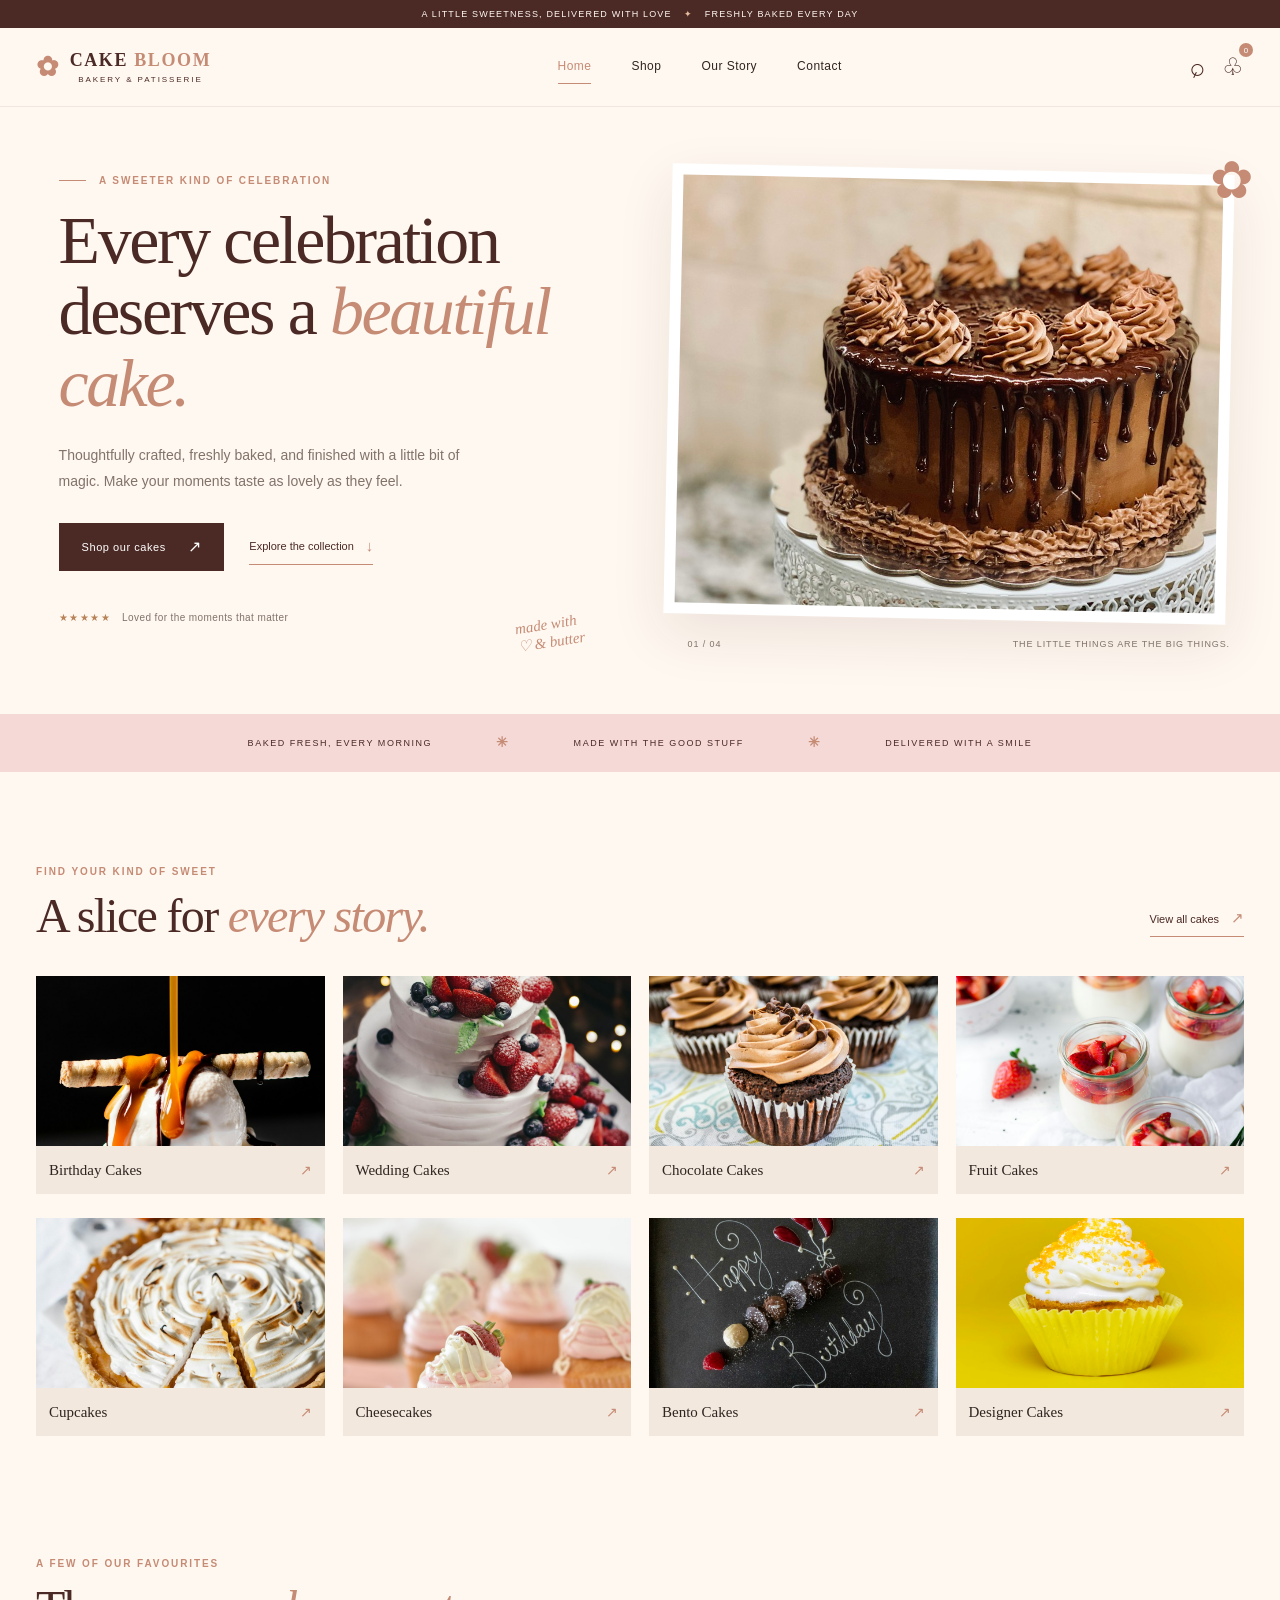
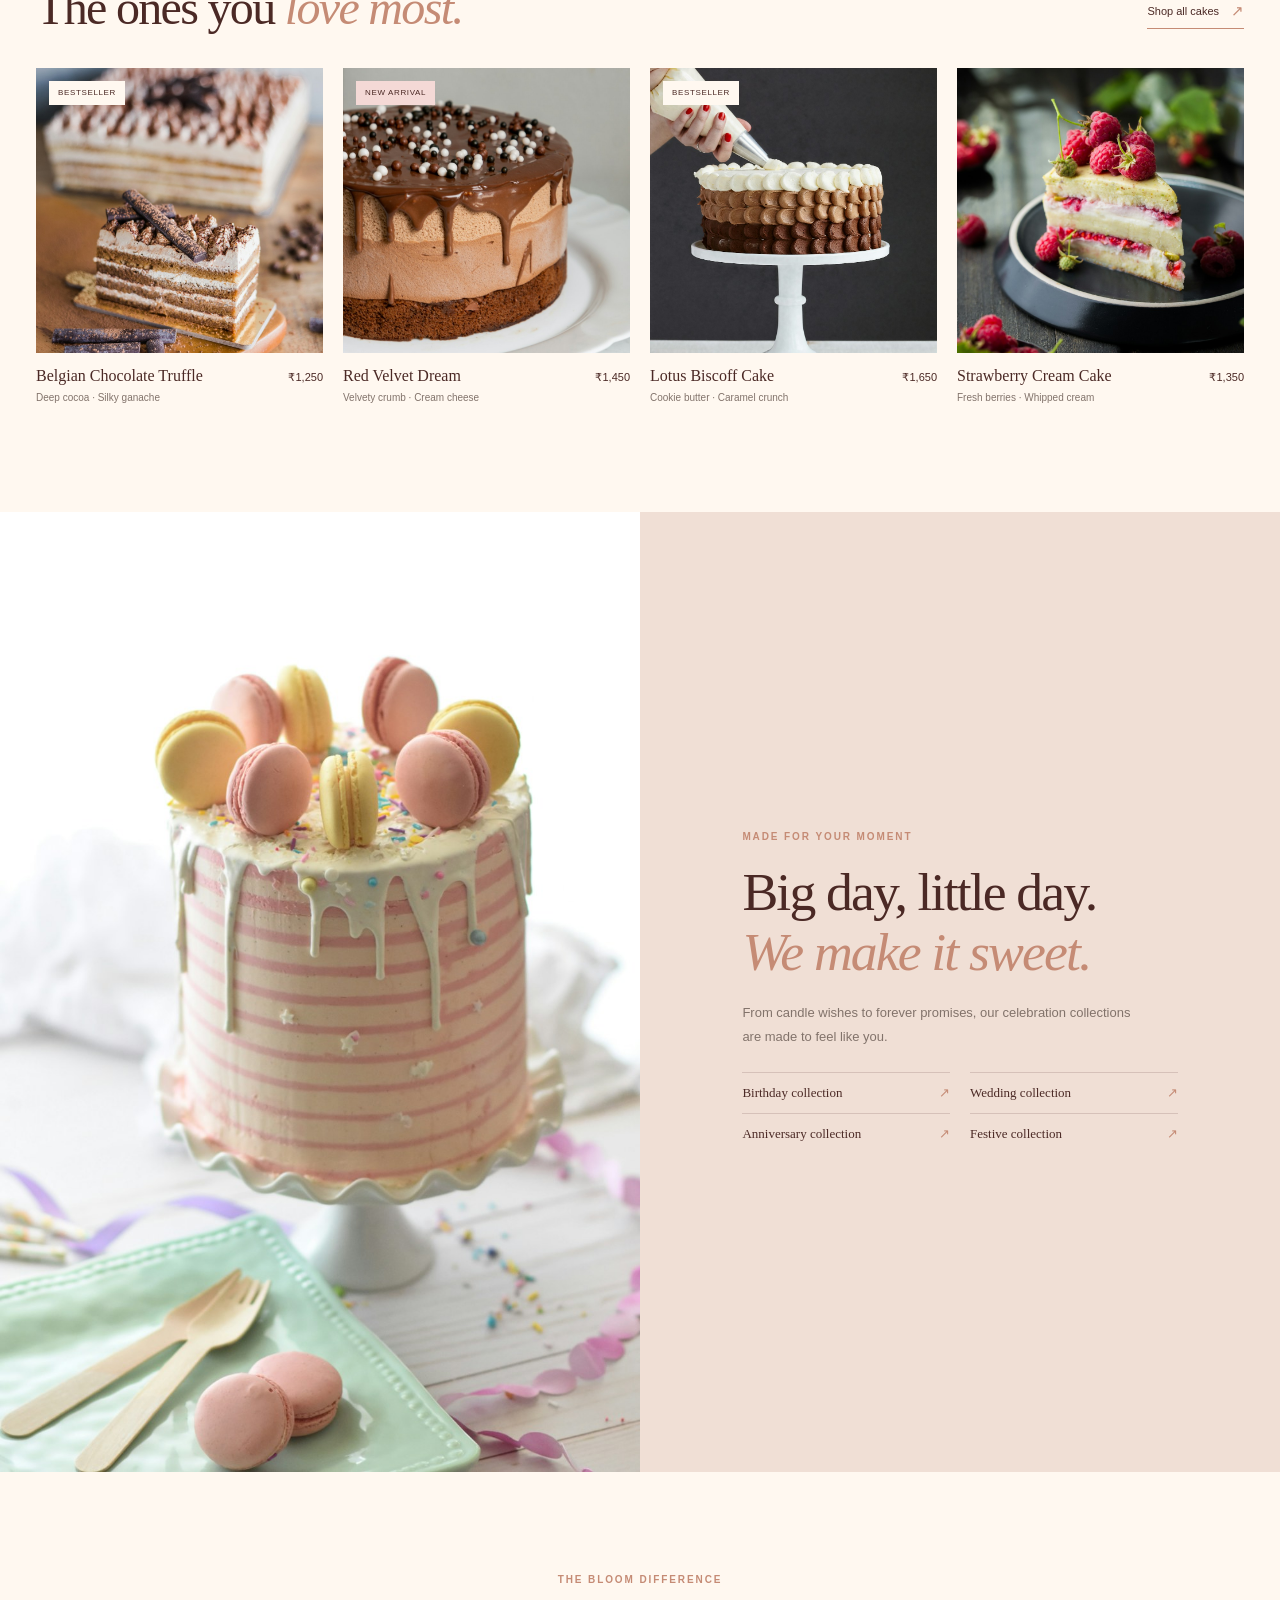
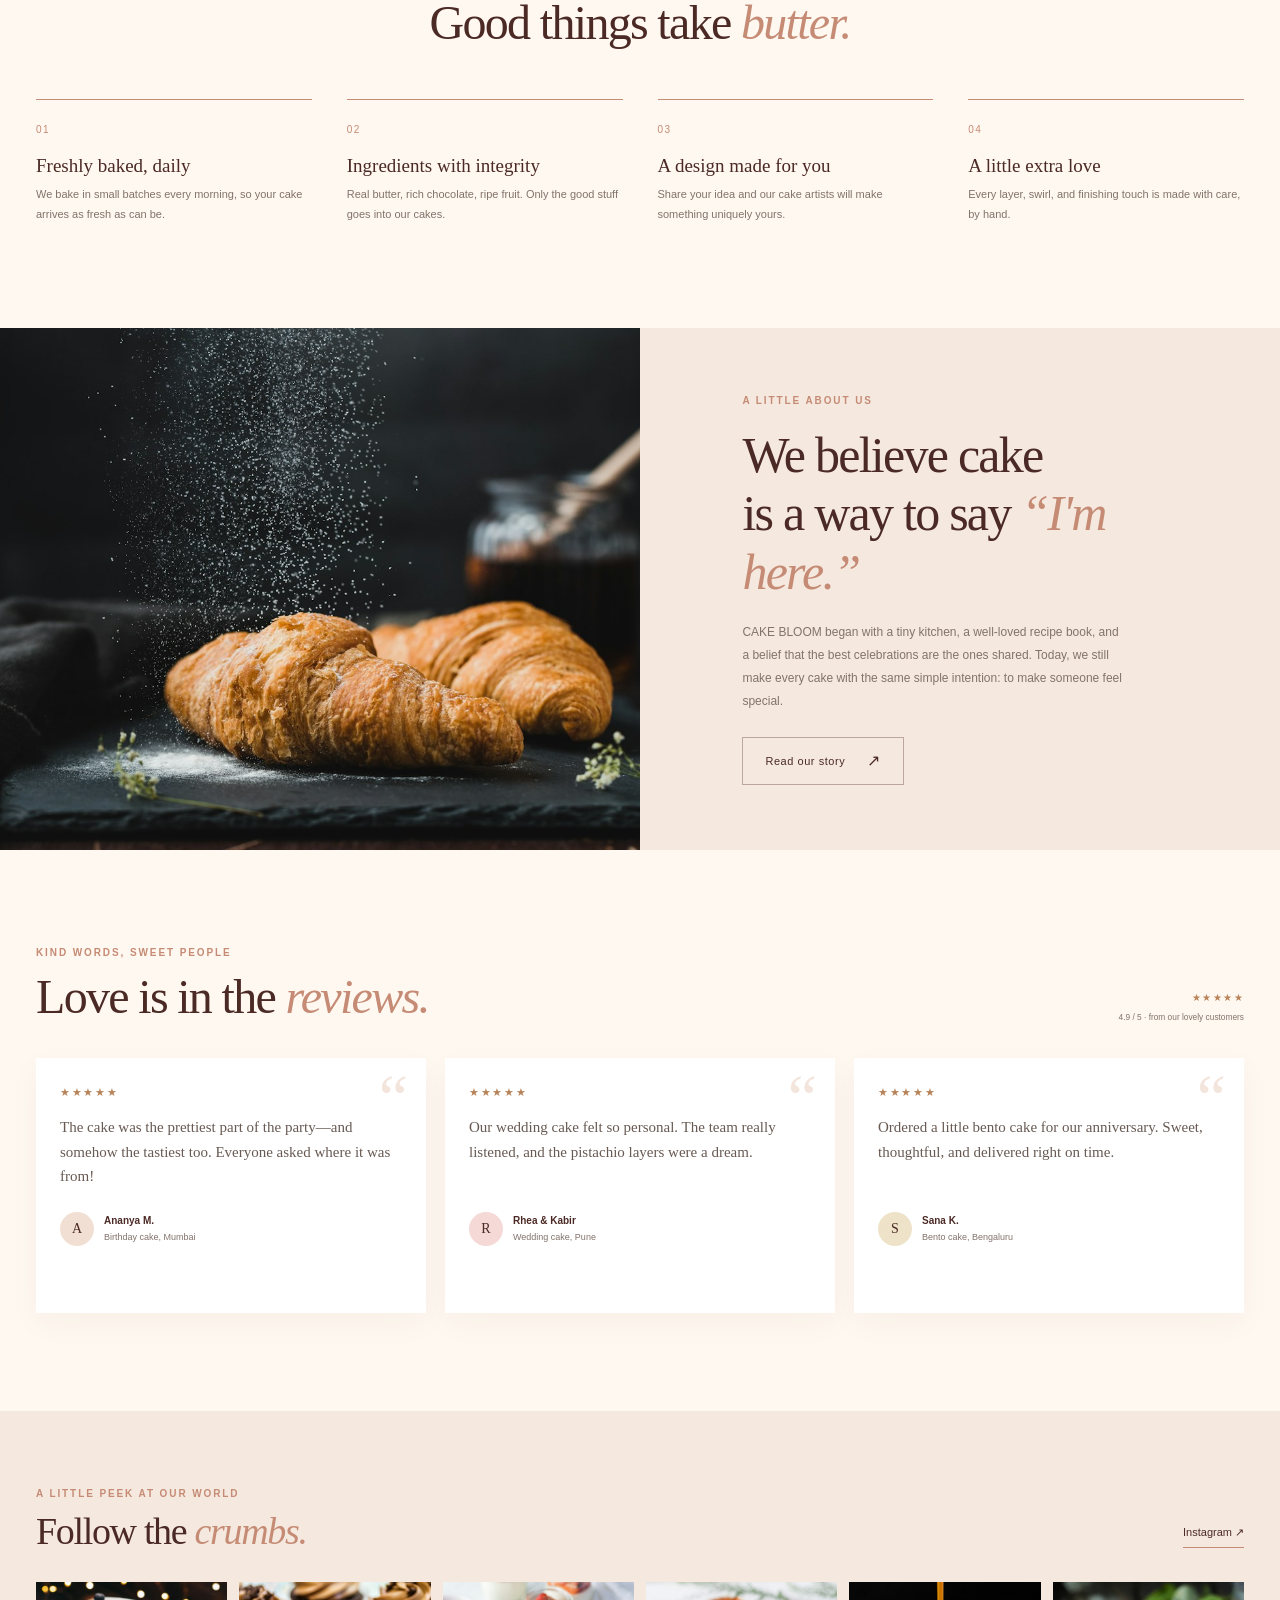
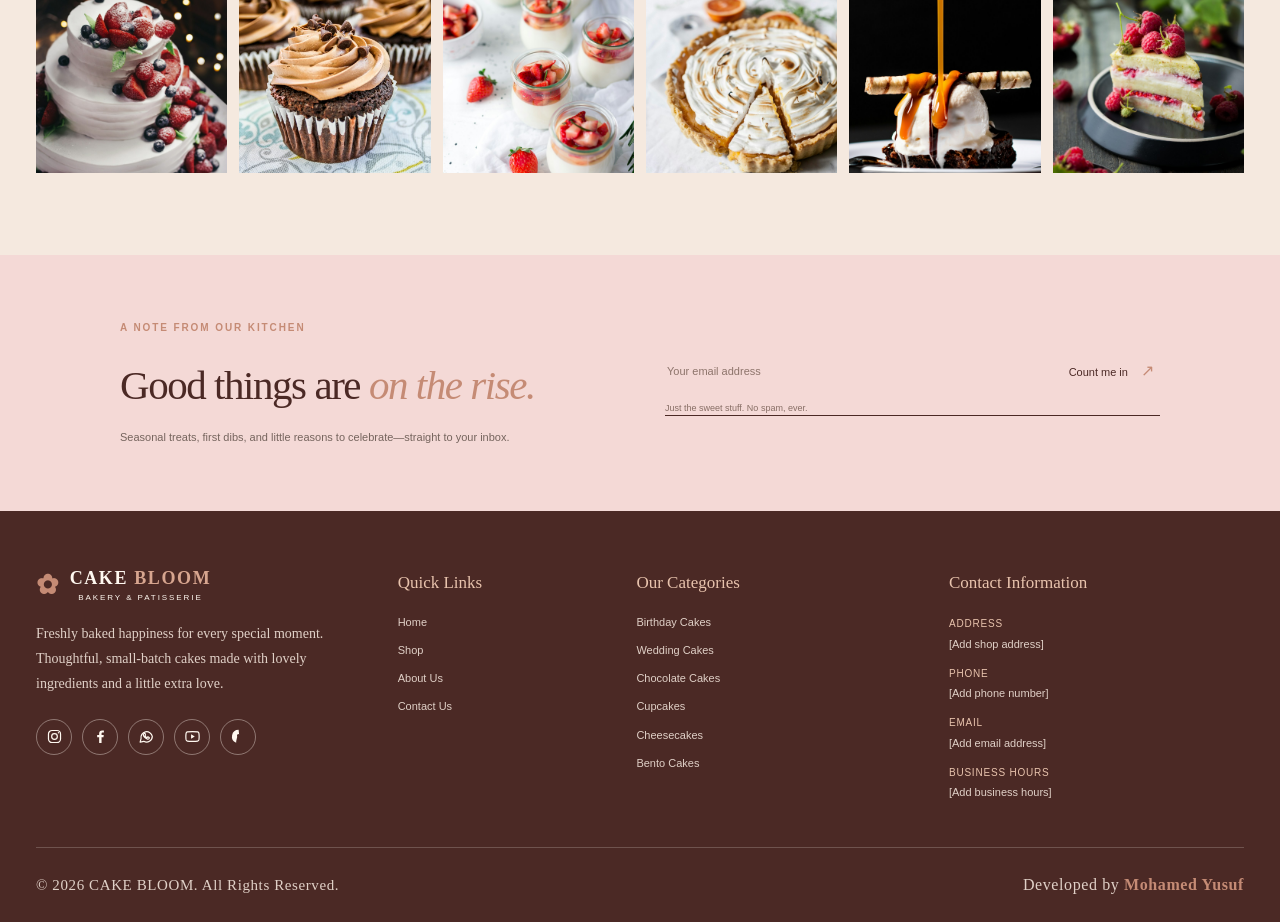
==== index.html @ 24a2cdee "Initial commit" ====
<!DOCTYPE html>
<html lang="en">
<head>
  <meta charset="UTF-8">
  <meta name="viewport" content="width=device-width, initial-scale=1.0">
  <meta name="description" content="Handcrafted cakes made with love for life's sweetest celebrations. Discover CAKE BLOOM's signature cakes and custom creations.">
  <title>CAKE BLOOM | Beautiful cakes, made with love</title>
  <link rel="stylesheet" href="css/style.css">
</head>
<body>
  <header class="site-header">
    <div class="top-note">A little sweetness, delivered with love <span>✦</span> Freshly baked every day</div>
    <div class="nav-shell">
      <a class="brand" href="index.html" aria-label="Cake Bloom home"><span class="brand-mark">✿</span><span>CAKE <i>BLOOM</i><small>BAKERY & PATISSERIE</small></span></a>
      <input class="nav-toggle" type="checkbox" id="nav-toggle" aria-label="Toggle navigation">
      <label class="menu-toggle" for="nav-toggle"><span></span><span></span><span></span><span class="sr-only">Toggle menu</span></label>
      <nav class="main-nav" aria-label="Main navigation">
        <a class="active" href="index.html">Home</a><a href="shop.html">Shop</a><a href="about.html">Our Story</a><a href="contact.html">Contact</a>
      </nav>
      <div class="nav-actions"><a class="icon-link search-icon" href="shop.html" aria-label="Browse cakes">⌕</a><a class="bag-link" href="shop.html" aria-label="Shopping bag">♧<span>0</span></a></div>
    </div>
  </header>

  <main>
    <section class="hero">
      <div class="hero-copy">
        <p class="eyebrow"><span class="eyebrow-line"></span> A sweeter kind of celebration</p>
        <h1>Every celebration deserves a <em>beautiful cake.</em></h1>
        <p class="hero-description">Thoughtfully crafted, freshly baked, and finished with a little bit of magic. Make your moments taste as lovely as they feel.</p>
        <div class="button-row"><a class="button button-dark" href="shop.html">Shop our cakes <span>↗</span></a><a class="text-link" href="#categories">Explore the collection <span>↓</span></a></div>
        <div class="hero-note"><span class="note-stars">★★★★★</span><span>Loved for the moments that matter</span></div>
        <span class="hero-scribble" aria-hidden="true">made with<br>♡ & butter</span>
      </div>
      <div class="hero-visual">
        <div class="hero-image-frame"><img src="assets/images/hero/celebration-cake.jpg" alt="Beautifully decorated celebration cake on a table"></div>
        <div class="image-caption"><span>01 / 04</span><span>The little things are the big things.</span></div>
        <span class="hero-flower" aria-hidden="true">✿</span>
      </div>
    </section>

    <div class="promise-strip"><span>BAKED FRESH, EVERY MORNING</span><b>✳</b><span>MADE WITH THE GOOD STUFF</span><b>✳</b><span>DELIVERED WITH A SMILE</span></div>

    <section class="section categories-section" id="categories">
      <div class="section-heading"><div><p class="eyebrow">Find your kind of sweet</p><h2>A slice for <em>every story.</em></h2></div><a class="text-link" href="shop.html">View all cakes <span>↗</span></a></div>
      <div class="category-grid">
        <a class="category-card" href="shop.html"><img src="assets/images/categories/birthday-cakes.jpg" alt="Birthday cake with colorful frosting"><span class="category-name">Birthday Cakes <b>↗</b></span></a>
        <a class="category-card" href="shop.html"><img src="assets/images/categories/wedding-cakes.jpg" alt="Elegant wedding cake"><span class="category-name">Wedding Cakes <b>↗</b></span></a>
        <a class="category-card" href="shop.html"><img src="assets/images/categories/chocolate-cakes.jpg" alt="Rich chocolate cake"><span class="category-name">Chocolate Cakes <b>↗</b></span></a>
        <a class="category-card" href="shop.html"><img src="assets/images/categories/fruit-cakes.jpg" alt="Cake decorated with fresh fruit"><span class="category-name">Fruit Cakes <b>↗</b></span></a>
        <a class="category-card" href="shop.html"><img src="assets/images/categories/cupcakes.jpg" alt="Delicate frosted cupcakes"><span class="category-name">Cupcakes <b>↗</b></span></a>
        <a class="category-card" href="shop.html"><img src="assets/images/categories/cheesecakes.jpg" alt="Creamy cheesecake"><span class="category-name">Cheesecakes <b>↗</b></span></a>
        <a class="category-card" href="shop.html"><img src="assets/images/categories/bento-cakes.jpg" alt="Petite bento cake"><span class="category-name">Bento Cakes <b>↗</b></span></a>
        <a class="category-card" href="shop.html"><img src="assets/images/categories/designer-cakes.jpg" alt="Artfully decorated designer cake"><span class="category-name">Designer Cakes <b>↗</b></span></a>
      </div>
    </section>

    <section class="section featured-section">
      <div class="section-heading"><div><p class="eyebrow">A few of our favourites</p><h2>The ones you <em>love most.</em></h2></div><a class="text-link" href="shop.html">Shop all cakes <span>↗</span></a></div>
      <div class="product-grid">
        <article class="product-card"><a class="product-photo" href="shop.html"><img src="assets/images/products/belgian-chocolate-truffle.jpg" alt="Belgian chocolate truffle cake"><span class="tag">Bestseller</span><span class="quick-view">Discover cake ↗</span></a><div class="product-meta"><div><h3>Belgian Chocolate Truffle</h3><p>Deep cocoa · Silky ganache</p></div><span class="price">₹1,250</span></div></article>
        <article class="product-card"><a class="product-photo" href="shop.html"><img src="assets/images/products/red-velvet-dream.jpg" alt="Red velvet cake with cream frosting"><span class="tag tag-pink">New arrival</span><span class="quick-view">Discover cake ↗</span></a><div class="product-meta"><div><h3>Red Velvet Dream</h3><p>Velvety crumb · Cream cheese</p></div><span class="price">₹1,450</span></div></article>
        <article class="product-card"><a class="product-photo" href="shop.html"><img src="assets/images/products/lotus-biscoff-cake.jpg" alt="Lotus Biscoff cake with caramel topping"><span class="tag">Bestseller</span><span class="quick-view">Discover cake ↗</span></a><div class="product-meta"><div><h3>Lotus Biscoff Cake</h3><p>Cookie butter · Caramel crunch</p></div><span class="price">₹1,650</span></div></article>
        <article class="product-card"><a class="product-photo" href="shop.html"><img src="assets/images/products/strawberry-cream-cake.jpg" alt="Strawberry cream cake with fresh berries"><span class="quick-view">Discover cake ↗</span></a><div class="product-meta"><div><h3>Strawberry Cream Cake</h3><p>Fresh berries · Whipped cream</p></div><span class="price">₹1,350</span></div></article>
      </div>
    </section>

    <section class="collection-band">
      <div class="collection-image"><img src="assets/images/products/premium-wedding-cake.jpg" alt="Elegant cake created for a special celebration"></div>
      <div class="collection-copy"><p class="eyebrow">Made for your moment</p><h2>Big day, little day.<br><em>We make it sweet.</em></h2><p>From candle wishes to forever promises, our celebration collections are made to feel like you.</p><div class="collection-links"><a href="shop.html">Birthday collection <span>↗</span></a><a href="shop.html">Wedding collection <span>↗</span></a><a href="shop.html">Anniversary collection <span>↗</span></a><a href="shop.html">Festive collection <span>↗</span></a></div></div>
    </section>

    <section class="section reasons-section">
      <div class="section-heading centered"><div><p class="eyebrow">The bloom difference</p><h2>Good things take <em>butter.</em></h2></div></div>
      <div class="reason-grid"><article><span>01</span><h3>Freshly baked, daily</h3><p>We bake in small batches every morning, so your cake arrives as fresh as can be.</p></article><article><span>02</span><h3>Ingredients with integrity</h3><p>Real butter, rich chocolate, ripe fruit. Only the good stuff goes into our cakes.</p></article><article><span>03</span><h3>A design made for you</h3><p>Share your idea and our cake artists will make something uniquely yours.</p></article><article><span>04</span><h3>A little extra love</h3><p>Every layer, swirl, and finishing touch is made with care, by hand.</p></article></div>
    </section>

    <section class="story-preview">
      <div class="story-photo"><img src="assets/images/about/layers-from-our-kitchen.jpg" alt="Freshly prepared layered cake from the Cake Bloom kitchen"></div>
      <div class="story-copy"><p class="eyebrow">A little about us</p><h2>We believe cake<br>is a way to say <em>“I'm here.”</em></h2><p>CAKE BLOOM began with a tiny kitchen, a well-loved recipe book, and a belief that the best celebrations are the ones shared. Today, we still make every cake with the same simple intention: to make someone feel special.</p><a class="button button-outline" href="about.html">Read our story <span>↗</span></a></div>
    </section>

    <section class="section reviews-section">
      <div class="section-heading"><div><p class="eyebrow">Kind words, sweet people</p><h2>Love is in the <em>reviews.</em></h2></div><div class="review-rating"><span>★★★★★</span><small>4.9 / 5 · from our lovely customers</small></div></div>
      <div class="review-grid"><article class="review-card"><span class="quote-mark">“</span><div class="stars">★★★★★</div><p>The cake was the prettiest part of the party—and somehow the tastiest too. Everyone asked where it was from!</p><div class="reviewer"><span class="avatar">A</span><span><b>Ananya M.</b><small>Birthday cake, Mumbai</small></span></div></article><article class="review-card"><span class="quote-mark">“</span><div class="stars">★★★★★</div><p>Our wedding cake felt so personal. The team really listened, and the pistachio layers were a dream.</p><div class="reviewer"><span class="avatar avatar-rose">R</span><span><b>Rhea & Kabir</b><small>Wedding cake, Pune</small></span></div></article><article class="review-card"><span class="quote-mark">“</span><div class="stars">★★★★★</div><p>Ordered a little bento cake for our anniversary. Sweet, thoughtful, and delivered right on time.</p><div class="reviewer"><span class="avatar avatar-gold">S</span><span><b>Sana K.</b><small>Bento cake, Bengaluru</small></span></div></article></div>
    </section>

    <section class="instagram-section"><div class="section-heading"><div><p class="eyebrow">A little peek at our world</p><h2>Follow the <em>crumbs.</em></h2></div><a class="text-link" href="https://www.instagram.com/" aria-label="Instagram">Instagram ↗</a></div><div class="gallery-grid"><a href="https://www.instagram.com/"><img src="assets/images/gallery/sweet-moment-1.jpg" alt="Cake detail from the Cake Bloom kitchen"></a><a href="https://www.instagram.com/"><img src="assets/images/gallery/sweet-moment-2.jpg" alt="A freshly decorated cake"></a><a href="https://www.instagram.com/"><img src="assets/images/gallery/sweet-moment-3.jpg" alt="A celebration cake ready to share"></a><a href="https://www.instagram.com/"><img src="assets/images/gallery/sweet-moment-4.jpg" alt="Sweet treats from Cake Bloom"></a><a href="https://www.instagram.com/"><img src="assets/images/gallery/sweet-moment-5.jpg" alt="A joyful cake moment"></a><a href="https://www.instagram.com/"><img src="assets/images/gallery/sweet-moment-6.jpg" alt="Freshly baked cake with fruit"></a></div></section>

    <section class="newsletter"><div><p class="eyebrow">A note from our kitchen</p><h2>Good things are <em>on the rise.</em></h2><p>Seasonal treats, first dibs, and little reasons to celebrate—straight to your inbox.</p></div><div class="newsletter-control"><label class="sr-only" for="email-home">Your email address</label><input id="email-home" type="email" placeholder="Your email address"><button type="button">Count me in <span>↗</span></button><small>Just the sweet stuff. No spam, ever.</small></div></section>
  </main>

  <footer class="site-footer">
    <div class="footer-main">
      <div class="footer-brand">
        <a class="brand brand-light" href="index.html"><span class="brand-mark">✿</span><span>CAKE <i>BLOOM</i><small>BAKERY & PATISSERIE</small></span></a>
        <p>Freshly baked happiness for every special moment. Thoughtful, small-batch cakes made with lovely ingredients and a little extra love.</p>
        <nav class="social-links" aria-label="Social media">
          <a href="https://www.instagram.com/your-account/" target="_blank" rel="noopener noreferrer" aria-label="Instagram (edit placeholder URL)"><svg viewBox="0 0 24 24" aria-hidden="true"><rect x="3.5" y="3.5" width="17" height="17" rx="5"></rect><circle cx="12" cy="12" r="4"></circle><circle class="icon-fill" cx="17.6" cy="6.7" r="1"></circle></svg></a>
          <a href="https://www.facebook.com/your-page/" target="_blank" rel="noopener noreferrer" aria-label="Facebook (edit placeholder URL)"><svg viewBox="0 0 24 24" aria-hidden="true"><path class="icon-fill" d="M13.5 21v-8h2.7l.4-3.1h-3.1v-2c0-.9.3-1.5 1.6-1.5h1.7V3.6c-.3 0-1.3-.1-2.5-.1-2.5 0-4.2 1.5-4.2 4.3v2.1H7.3V13h2.8v8z"></path></svg></a>
          <a href="https://wa.me/your-number" target="_blank" rel="noopener noreferrer" aria-label="WhatsApp (edit placeholder URL)"><svg viewBox="0 0 24 24" aria-hidden="true"><path d="M20.2 11.7a8.1 8.1 0 0 1-12 7.1L3 20l1.3-5a8.1 8.1 0 1 1 15.9-3.3Z"></path><path d="M8.2 7.9c.2-.4.4-.4.7-.4h.5c.2 0 .4.1.5.4l.7 1.7c.1.2.1.4 0 .6l-.5.6c-.2.2-.2.4 0 .7.5.8 1.2 1.5 2 2 .3.2.5.2.7-.1l.7-.8c.2-.2.4-.2.6-.1l1.6.8c.2.1.4.3.4.5s-.1 1-.7 1.4c-.5.4-1.2.6-1.9.4-1-.2-2.3-.8-3.7-2.1-1.2-1.1-2-2.5-2.2-3.4-.2-.9.1-1.7.6-2.2Z"></path></svg></a>
          <a href="https://www.youtube.com/@your-channel" target="_blank" rel="noopener noreferrer" aria-label="YouTube (edit placeholder URL)"><svg viewBox="0 0 24 24" aria-hidden="true"><path d="M21 7.2a2.5 2.5 0 0 0-1.8-1.8C17.6 5 12 5 12 5s-5.6 0-7.2.4A2.5 2.5 0 0 0 3 7.2 26 26 0 0 0 2.6 12 26 26 0 0 0 3 16.8a2.5 2.5 0 0 0 1.8 1.8C6.4 19 12 19 12 19s5.6 0 7.2-.4a2.5 2.5 0 0 0 1.8-1.8 26 26 0 0 0 .4-4.8 26 26 0 0 0-.4-4.8Z"></path><path class="icon-fill" d="m10 15.2 5.2-3.2L10 8.8z"></path></svg></a>
          <a href="https://www.pinterest.com/your-profile/" target="_blank" rel="noopener noreferrer" aria-label="Pinterest (edit placeholder URL)"><svg viewBox="0 0 24 24" aria-hidden="true"><path class="icon-fill" d="M12.2 2.5a9.5 9.5 0 0 0-3.5 18.3c0-.8 0-1.8.2-2.7l1.3-5.6s-.3-.6-.3-1.5c0-1.4.8-2.5 1.8-2.5.8 0 1.2.6 1.2 1.4 0 .8-.5 2- .8 3.2-.2 1 .5 1.8 1.5 1.8 1.8 0 3-2.3 3-5 0-2.1-1.4-3.7-4-3.7-2.9 0-4.8 2.2-4.8 4.6 0 .8.2 1.5.6 2 .2.2.2.4.1.7l-.2.8c-.1.3-.3.4-.6.3-1.3-.5-1.9-1.9-1.9-3.5 0-2.6 2.2-5.8 6.7-5.8 3.6 0 6 2.6 6 5.4 0 3.7-2 6.5-5 6.5-1 0-2-.6-2.3-1.2l-.7 2.8c-.2 1-.8 1.9-1.2 2.7a9.5 9.5 0 1 0 2.9-18.8Z"></path></svg></a>
        </nav>
      </div>
      <nav class="footer-col" aria-label="Quick links"><h3>Quick Links</h3><a href="index.html">Home</a><a href="shop.html">Shop</a><a href="about.html">About Us</a><a href="contact.html">Contact Us</a></nav>
      <nav class="footer-col" aria-label="Our categories"><h3>Our Categories</h3><a href="shop.html">Birthday Cakes</a><a href="shop.html">Wedding Cakes</a><a href="shop.html">Chocolate Cakes</a><a href="shop.html">Cupcakes</a><a href="shop.html">Cheesecakes</a><a href="shop.html">Bento Cakes</a></nav>
      <div class="footer-col footer-contact"><h3>Contact Information</h3><p><b>Address</b><span>[Add shop address]</span></p><p><b>Phone</b><span>[Add phone number]</span></p><p><b>Email</b><span>[Add email address]</span></p><p><b>Business Hours</b><span>[Add business hours]</span></p></div>
    </div>
    <div class="footer-bottom">
      <p class="copyright-text">
        &copy; 2026 CAKE BLOOM. All Rights Reserved.
      </p>
      <p class="developer-credit">
        Developed by
        <a href="https://www.linkedin.com/" target="_blank" rel="noopener noreferrer">
          Mohamed Yusuf
        </a>
      </p>
    </div>
  </footer>
</body>
</html>
---- css/style.css ----
@charset "UTF-8";

:root {
  --cream: #fff8f0;
  --pink: #f4d9d6;
  --brown: #4b2925;
  --rose: #c58b75;
  --white: #fff;
  --ink: #302421;
  --muted: #82736b;
  --line: #e9ded5;
  --serif: Georgia, "Times New Roman", serif;
  --sans: "Trebuchet MS", Arial, sans-serif;
}

* {
  box-sizing: border-box;
}

html {
  scroll-behavior: smooth;
}

body {
  margin: 0;
  color: var(--ink);
  background: var(--cream);
  font-family: var(--sans);
  font-size: 15px;
  line-height: 1.65;
}

img {
  display: block;
  width: 100%;
  height: 100%;
  object-fit: cover;
}

a {
  color: inherit;
  text-decoration: none;
}

button,
input,
textarea {
  font: inherit;
}

button,
a {
  -webkit-tap-highlight-color: transparent;
}

button:focus-visible,
a:focus-visible,
input:focus-visible,
textarea:focus-visible,
.menu-toggle:focus-visible {
  outline: 2px solid var(--rose);
  outline-offset: 4px;
}

.sr-only {
  position: absolute;
  width: 1px;
  height: 1px;
  padding: 0;
  margin: -1px;
  overflow: hidden;
  clip: rect(0, 0, 0, 0);
  white-space: nowrap;
  border: 0;
}

.site-header {
  position: sticky;
  z-index: 20;
  top: 0;
  background: rgba(255, 248, 240, .97);
  backdrop-filter: blur(12px);
  border-bottom: 1px solid rgba(75, 41, 37, .08);
}

.top-note {
  height: 28px;
  display: flex;
  justify-content: center;
  align-items: center;
  gap: 12px;
  color: var(--cream);
  background: var(--brown);
  font-size: 9px;
  letter-spacing: .13em;
  text-transform: uppercase;
}

.top-note span {
  color: #e7bd9e;
}

.nav-shell {
  width: min(1240px, calc(100% - 72px));
  height: 78px;
  margin: auto;
  display: flex;
  align-items: center;
  justify-content: space-between;
  position: relative;
}

.brand {
  display: inline-flex;
  gap: 9px;
  align-items: center;
  color: var(--brown);
  font-family: var(--serif);
  font-size: 18px;
  font-weight: 700;
  letter-spacing: .09em;
  line-height: 1;
  white-space: nowrap;
}

.brand i {
  color: var(--rose);
  font-style: normal;
}

.brand small {
  display: block;
  margin-top: 6px;
  font: 8px var(--sans);
  letter-spacing: .24em;
  text-align: center;
}

.brand-mark {
  color: var(--rose);
  font-size: 27px;
}

.main-nav {
  display: flex;
  gap: 40px;
  align-items: center;
}

.main-nav a {
  position: relative;
  padding: 8px 0;
  font-size: 12px;
  letter-spacing: .04em;
}

.main-nav a::after {
  position: absolute;
  content: "";
  height: 1px;
  width: 0;
  left: 0;
  bottom: 1px;
  background: var(--rose);
  transition: width .25s ease;
}

.main-nav a:hover::after,
.main-nav a.active::after {
  width: 100%;
}

.main-nav a.active {
  color: var(--rose);
}

.nav-actions {
  display: flex;
  align-items: center;
  gap: 18px;
  color: var(--brown);
}

.icon-link {
  font-size: 26px;
  line-height: 1;
  transform: rotate(-20deg);
}

.bag-link {
  position: relative;
  font-size: 24px;
}

.bag-link span {
  position: absolute;
  top: -4px;
  right: -9px;
  width: 14px;
  height: 14px;
  border-radius: 50%;
  display: grid;
  place-items: center;
  background: var(--rose);
  color: white;
  font: 8px var(--sans);
}

.nav-toggle,
.menu-toggle {
  display: none;
}

.hero {
  min-height: 590px;
  display: grid;
  grid-template-columns: 1fr 1.02fr;
  align-items: center;
  gap: 5.5%;
  width: min(1240px, calc(100% - 72px));
  margin: 0 auto;
  padding: 48px 0 62px;
}

.hero-copy {
  position: relative;
  padding: 12px 0 20px 4%;
}

.eyebrow {
  margin: 0 0 16px;
  color: var(--rose);
  font-size: 10px;
  font-weight: 700;
  letter-spacing: .19em;
  text-transform: uppercase;
}

.eyebrow-line {
  display: inline-block;
  width: 27px;
  height: 1px;
  margin: 0 9px 3px 0;
  background: var(--rose);
}

h1,
h2,
h3,
p {
  margin-top: 0;
}

h1,
h2 {
  color: var(--brown);
  font-family: var(--serif);
  font-weight: 400;
  letter-spacing: -.035em;
}

h1 {
  max-width: 560px;
  margin-bottom: 23px;
  font-size: clamp(47px, 5.3vw, 72px);
  line-height: 1.05;
}

h1 em,
h2 em {
  color: var(--rose);
  font-weight: 400;
}

.hero-description {
  max-width: 410px;
  margin-bottom: 28px;
  color: var(--muted);
  font-size: 14px;
  line-height: 1.9;
}

.button-row {
  display: flex;
  align-items: center;
  gap: 25px;
}

.button {
  min-height: 48px;
  display: inline-flex;
  align-items: center;
  justify-content: center;
  gap: 22px;
  padding: 0 22px;
  border: 1px solid transparent;
  font-size: 11px;
  letter-spacing: .05em;
  cursor: pointer;
  transition: background .25s, color .25s, transform .25s;
}

.button:hover {
  transform: translateY(-2px);
}

.button span {
  font-size: 16px;
}

.button-dark {
  color: var(--white);
  background: var(--brown);
}

.button-dark:hover {
  background: var(--rose);
}

.button-outline {
  border-color: #bda69b;
  color: var(--brown);
  background: transparent;
}

.button-outline:hover {
  color: white;
  background: var(--brown);
  border-color: var(--brown);
}

.text-link {
  display: inline-flex;
  gap: 12px;
  align-items: center;
  color: var(--brown);
  font-size: 11px;
  border-bottom: 1px solid var(--rose);
  padding: 5px 0;
}

.text-link span {
  color: var(--rose);
  font-size: 15px;
  transition: transform .2s;
}

.text-link:hover span {
  transform: translate(3px, -2px);
}

.hero-note {
  display: flex;
  gap: 11px;
  align-items: center;
  margin-top: 39px;
  color: var(--muted);
  font-size: 10px;
  letter-spacing: .04em;
}

.note-stars,
.stars,
.review-rating>span {
  color: #b88358;
  letter-spacing: .15em;
}

.hero-scribble {
  position: absolute;
  right: 3%;
  bottom: -5px;
  color: var(--rose);
  font: italic 15px/1.2 var(--serif);
  transform: rotate(-9deg);
}

.hero-visual {
  position: relative;
  padding: 14px 14px 33px 0;
}

.hero-image-frame {
  height: 450px;
  padding: 11px;
  background: var(--white);
  box-shadow: 0 20px 55px rgba(75, 41, 37, .1);
  transform: rotate(1.2deg);
}

.hero-image-frame img {
  object-position: center 52%;
}

.image-caption {
  position: absolute;
  left: 20px;
  bottom: 0;
  right: 14px;
  display: flex;
  justify-content: space-between;
  color: var(--muted);
  font-size: 9px;
  letter-spacing: .1em;
  text-transform: uppercase;
}

.hero-flower {
  position: absolute;
  top: -17px;
  right: -10px;
  color: var(--rose);
  font-size: 52px;
}

.promise-strip {
  min-height: 58px;
  display: flex;
  justify-content: center;
  align-items: center;
  gap: clamp(18px, 5vw, 70px);
  background: var(--pink);
  color: var(--brown);
  font-size: 9px;
  letter-spacing: .17em;
}

.promise-strip b {
  color: var(--rose);
  font-size: 14px;
}

.section {
  width: min(1240px, calc(100% - 72px));
  margin: 0 auto;
  padding: 92px 0;
}

.section-heading {
  display: flex;
  justify-content: space-between;
  align-items: end;
  gap: 24px;
  margin-bottom: 33px;
}

.section-heading .eyebrow {
  margin-bottom: 8px;
}

.section-heading h2,
.story-copy h2,
.collection-copy h2,
.contact-details h2 {
  margin: 0;
  font-size: clamp(32px, 3.8vw, 48px);
  line-height: 1.14;
}

.section-heading>.text-link {
  margin-bottom: 6px;
}

.category-grid {
  display: grid;
  grid-template-columns: repeat(4, 1fr);
  gap: 24px 18px;
}

.category-card {
  min-width: 0;
}

.category-card img {
  height: 170px;
  transition: transform .5s;
}

.category-card {
  overflow: hidden;
  background: #f3e8de;
}

.category-card:hover img {
  transform: scale(1.045);
}

.category-name {
  min-height: 48px;
  display: flex;
  justify-content: space-between;
  align-items: center;
  padding: 0 13px;
  font-family: var(--serif);
  font-size: 15px;
}

.category-name b {
  color: var(--rose);
  font: 14px var(--sans);
}

.featured-section {
  padding-top: 28px;
  padding-bottom: 105px;
}

.product-grid {
  display: grid;
  grid-template-columns: repeat(4, minmax(0, 1fr));
  gap: 30px 20px;
}

.product-card {
  min-width: 0;
}

.product-photo {
  height: 285px;
  display: block;
  position: relative;
  overflow: hidden;
  background: #f1e7de;
}

.product-photo img {
  transition: transform .55s;
}

.product-photo:hover img {
  transform: scale(1.06);
}

.tag {
  position: absolute;
  top: 13px;
  left: 13px;
  padding: 5px 9px;
  color: var(--brown);
  background: var(--cream);
  font-size: 8px;
  letter-spacing: .08em;
  text-transform: uppercase;
}

.tag-pink {
  background: var(--pink);
}

.quick-view {
  position: absolute;
  right: 9px;
  bottom: 9px;
  left: 9px;
  padding: 10px 12px;
  color: var(--brown);
  background: rgba(255, 248, 240, .94);
  font-size: 10px;
  opacity: 0;
  transform: translateY(8px);
  transition: .25s;
}

.product-photo:hover .quick-view {
  opacity: 1;
  transform: translateY(0);
}

.product-meta {
  display: flex;
  align-items: start;
  justify-content: space-between;
  gap: 8px;
  padding-top: 13px;
}

.product-meta h3 {
  margin: 0 0 3px;
  color: var(--brown);
  font: 16px/1.3 var(--serif);
}

.product-meta p {
  margin: 0;
  color: var(--muted);
  font-size: 10px;
}

.price {
  padding-top: 2px;
  color: var(--brown);
  font-size: 11px;
  white-space: nowrap;
}

.collection-band {
  display: grid;
  grid-template-columns: 1fr 1fr;
  min-height: 505px;
  background: #f0dfd5;
}

.collection-image {
  min-height: 505px;
  overflow: hidden;
}

.collection-image img {
  transition: transform .6s;
}

.collection-band:hover .collection-image img {
  transform: scale(1.025);
}

.collection-copy {
  align-self: center;
  padding: 70px clamp(35px, 8vw, 112px);
}

.collection-copy h2 {
  margin: 0 0 18px;
  font-size: clamp(36px, 4.2vw, 54px);
  line-height: 1.13;
}

.collection-copy>p:not(.eyebrow) {
  max-width: 390px;
  margin-bottom: 23px;
  color: var(--muted);
  font-size: 13px;
  line-height: 1.85;
}

.collection-links {
  display: grid;
  grid-template-columns: 1fr 1fr;
  gap: 0 20px;
}

.collection-links a {
  display: flex;
  justify-content: space-between;
  padding: 12px 0;
  border-top: 1px solid rgba(75, 41, 37, .16);
  color: var(--brown);
  font: 13px var(--serif);
}

.collection-links a span {
  color: var(--rose);
}

.centered {
  justify-content: center;
  text-align: center;
}

.reasons-section {
  padding-top: 100px;
  padding-bottom: 104px;
}

.reason-grid {
  display: grid;
  grid-template-columns: repeat(4, 1fr);
  gap: 35px;
  margin-top: 48px;
}

.reason-grid article {
  padding-top: 16px;
  border-top: 1px solid var(--rose);
}

.reason-grid article>span {
  color: var(--rose);
  font-size: 10px;
  letter-spacing: .14em;
}

.reason-grid h3 {
  margin: 14px 0 8px;
  color: var(--brown);
  font: 19px var(--serif);
}

.reason-grid p {
  margin: 0;
  color: var(--muted);
  font-size: 11px;
  line-height: 1.8;
}

.story-preview {
  display: grid;
  grid-template-columns: 1fr 1fr;
  background: #f5e9df;
}

.story-photo {
  min-height: 455px;
  overflow: hidden;
}

.story-photo img {
  object-position: center;
}

.story-copy {
  max-width: 590px;
  align-self: center;
  padding: 65px clamp(35px, 8vw, 105px);
}

.story-copy h2 {
  margin-bottom: 20px;
  font-size: clamp(35px, 4vw, 50px);
  line-height: 1.17;
}

.story-copy>p:not(.eyebrow) {
  margin: 0 0 25px;
  color: var(--muted);
  font-size: 12px;
  line-height: 1.9;
}

.reviews-section {
  padding-top: 95px;
  padding-bottom: 98px;
}

.review-rating {
  display: flex;
  flex-direction: column;
  align-items: end;
  gap: 4px;
  color: var(--muted);
  font-size: 10px;
}

.review-grid {
  display: grid;
  grid-template-columns: repeat(3, 1fr);
  gap: 19px;
}

.review-card {
  position: relative;
  min-height: 255px;
  padding: 25px 24px 20px;
  background: white;
  box-shadow: 0 10px 30px rgba(75, 41, 37, .04);
}

.quote-mark {
  position: absolute;
  top: 2px;
  right: 18px;
  color: #f3e5dc;
  font: 66px var(--serif);
}

.review-card .stars {
  position: relative;
  margin-bottom: 14px;
  font-size: 11px;
}

.review-card>p {
  min-height: 82px;
  margin: 0 0 15px;
  color: #685a53;
  font: 15px/1.65 var(--serif);
}

.reviewer {
  display: flex;
  align-items: center;
  gap: 10px;
}

.avatar {
  width: 34px;
  height: 34px;
  display: grid;
  place-items: center;
  border-radius: 50%;
  color: var(--brown);
  background: #f2dfd3;
  font: 14px var(--serif);
}

.avatar-rose {
  background: var(--pink);
}

.avatar-gold {
  background: #eee2c9;
}

.reviewer b,
.reviewer small {
  display: block;
}

.reviewer b {
  color: var(--brown);
  font-size: 10px;
}

.reviewer small {
  color: var(--muted);
  font-size: 9px;
}

.instagram-section {
  padding: 75px max(36px, calc((100% - 1240px)/2)) 82px;
  background: #f5e9df;
}

.instagram-section .section-heading {
  max-width: 1240px;
  margin: 0 auto 28px;
}

.instagram-section .section-heading h2 {
  font-size: 38px;
}

.gallery-grid {
  display: grid;
  grid-template-columns: repeat(6, 1fr);
  gap: 12px;
}

.gallery-grid a {
  aspect-ratio: 1;
  overflow: hidden;
}

.gallery-grid img {
  transition: transform .5s;
}

.gallery-grid a:hover img {
  transform: scale(1.08);
}

.newsletter {
  display: grid;
  grid-template-columns: 1fr 1fr;
  gap: 50px;
  align-items: center;
  padding: 65px max(36px, calc((100% - 1040px)/2));
  background: var(--pink);
}

.newsletter h2 {
  margin: 0 0 8px;
  font-size: clamp(30px, 3.2vw, 42px);
}

.newsletter>div:first-child>p:last-child {
  max-width: 420px;
  margin: 0;
  color: #75645d;
  font-size: 11px;
}

.newsletter-control {
  display: grid;
  grid-template-columns: 1fr auto;
  border-bottom: 1px solid var(--brown);
}

.newsletter-control input {
  min-width: 0;
  height: 43px;
  border: 0;
  outline: 0;
  color: var(--brown);
  background: transparent;
  font-size: 11px;
}

.newsletter-control input::placeholder {
  color: #8d746b;
}

.newsletter-control button {
  border: 0;
  color: var(--brown);
  background: none;
  font-size: 11px;
  cursor: pointer;
}

.newsletter-control button span {
  margin-left: 10px;
  color: var(--rose);
  font-size: 16px;
}

.newsletter-control small {
  grid-column: 1/-1;
  padding: 8px 0 0;
  color: #876e65;
  font-size: 9px;
}

.site-footer {
  padding: 58px max(36px, calc((100% - 1240px)/2)) 0;
  color: var(--cream);
  background: var(--brown);
}

.footer-main {
  display: grid;
  grid-template-columns: 1.3fr .8fr 1.1fr 1.2fr;
  gap: 42px;
  padding-bottom: 45px;
}

.brand-light {
  color: var(--cream);
}

.brand-light i {
  color: #d7a58f;
}

.footer-brand>p {
  max-width: 290px;
  margin: 19px 0 22px;
  color: #e0d0c7;
  font: 14px/1.8 var(--serif);
}

.social-links {
  display: flex;
  flex-wrap: wrap;
  gap: 10px;
}

.social-links a {
  width: 36px;
  height: 36px;
  display: grid;
  place-items: center;
  border: 1px solid rgba(255, 248, 240, .38);
  border-radius: 50%;
  color: var(--cream);
  transition: color .25s, background .25s, border-color .25s, transform .25s;
}

.social-links a:hover {
  transform: translateY(-4px);
  border-color: var(--pink);
  color: var(--brown);
  background: var(--pink);
}

.social-links svg {
  width: 17px;
  height: 17px;
  fill: none;
  stroke: currentColor;
  stroke-width: 1.7;
  stroke-linecap: round;
  stroke-linejoin: round;
}

.social-links svg .icon-fill {
  fill: currentColor;
  stroke: none;
}

.footer-col {
  display: flex;
  flex-direction: column;
  gap: 10px;
  align-items: start;
}

.footer-col h3 {
  margin: 4px 0 10px;
  color: #e8c3ad;
  font: 17px var(--serif);
}

.footer-col>a,
.footer-col>p {
  margin: 0;
  color: #e0d0c7;
  font-size: 11px;
}

.footer-col>a {
  transition: color .2s, transform .2s;
}

.footer-col>a:hover {
  transform: translateX(3px);
  color: var(--pink);
}

.footer-contact {
  gap: 13px;
}

.footer-contact>p {
  display: grid;
  gap: 2px;
}

.footer-contact>p b {
  color: #e8c3ad;
  font-size: 10px;
  font-weight: 400;
  letter-spacing: .08em;
  text-transform: uppercase;
}

.footer-contact>p span {
  color: #e0d0c7;
}

.footer-bottom {
  min-height: 75px;
  display: flex;
  justify-content: space-between;
  align-items: center;
  gap: 20px;
  padding: 18px 0;
  border-top: 1px solid rgba(255, 248, 240, .2);
  color: #e0d0c7;
  font-family: var(--serif);
  letter-spacing: .04em;
}

.footer-bottom p {
  margin: 0;
  overflow-wrap: anywhere;
}

.footer-bottom .copyright-text {
  font-size: 15px;
  line-height: 1.6;
}

.footer-bottom .developer-credit {
  font-size: 16px;
  font-weight: 500;
  line-height: 1.6;
  text-align: right;
}

.footer-bottom .developer-credit a {
  position: relative;
  color: #c58b75;
  font-weight: 600;
  text-decoration: none;
  transition: color .25s ease;
}

.footer-bottom .developer-credit a::after {
  position: absolute;
  right: 0;
  bottom: -.15em;
  left: 0;
  height: 1px;
  background: currentColor;
  content: "";
  transform: scaleX(0);
  transform-origin: left;
  transition: transform .25s ease;
}

.footer-bottom .developer-credit a:hover,
.footer-bottom .developer-credit a:focus-visible {
  color: var(--pink);
}

.footer-bottom .developer-credit a:hover::after,
.footer-bottom .developer-credit a:focus-visible::after {
  transform: scaleX(1);
}

/* Inner page layouts */
.page-hero {
  position: relative;
  min-height: 300px;
  display: flex;
  align-items: center;
  justify-content: space-between;
  padding: 60px max(36px, calc((100% - 1120px)/2));
  overflow: hidden;
  background: #f2e3da;
}

.page-hero h1 {
  max-width: 700px;
  margin-bottom: 14px;
  font-size: clamp(45px, 6vw, 68px);
}

.page-hero>div>p:last-child {
  max-width: 540px;
  margin: 0;
  color: var(--muted);
  font-size: 13px;
}

.shop-hero {
  min-height: 315px;
}

.shop-hero::after {
  position: absolute;
  right: 12%;
  bottom: -120px;
  width: 330px;
  height: 330px;
  border: 1px solid rgba(197, 139, 117, .25);
  border-radius: 50%;
  content: "";
}

.shop-hero-stamp {
  z-index: 1;
  width: 135px;
  height: 135px;
  display: grid;
  place-content: center;
  transform: rotate(9deg);
  border: 1px solid var(--rose);
  border-radius: 50%;
  color: var(--brown);
  font: 13px/1.25 var(--serif);
  letter-spacing: .15em;
  text-align: center;
}

.shop-hero-stamp span {
  margin-top: 2px;
  color: var(--rose);
  font-size: 18px;
}

.shop-toolbar {
  width: min(1240px, calc(100% - 72px));
  display: flex;
  justify-content: space-between;
  align-items: center;
  margin: 0 auto;
  padding: 29px 0 17px;
  border-bottom: 1px solid var(--line);
}

.shop-toolbar p {
  margin: 0;
  color: var(--brown);
  font: 17px var(--serif);
}

.shop-toolbar p span {
  padding: 0 6px;
  color: var(--rose);
}

.visual-filter {
  color: var(--muted);
  font-size: 10px;
}

.visual-filter b {
  margin-left: 12px;
  color: var(--rose);
  font-size: 16px;
}

.shop-grid {
  width: min(1240px, calc(100% - 72px));
  display: grid;
  grid-template-columns: repeat(4, minmax(0, 1fr));
  gap: 36px 20px;
  margin: 0 auto;
  padding: 28px 0 85px;
}

.shop-grid .product-photo {
  height: clamp(195px, 24vw, 290px);
}

.cart-button {
  width: 100%;
  display: flex;
  justify-content: space-between;
  margin-top: 11px;
  padding: 9px 0;
  border: 0;
  border-top: 1px solid var(--line);
  color: var(--brown);
  background: transparent;
  font-size: 10px;
  text-align: left;
  cursor: pointer;
}

.cart-button span {
  color: var(--rose);
  font-size: 16px;
}

.cart-button:hover {
  color: var(--rose);
}

.shop-note {
  display: flex;
  justify-content: center;
  align-items: center;
  gap: 12px;
  padding: 22px;
  background: #f2e3da;
}

.shop-note>span {
  color: var(--rose);
  font-size: 21px;
}

.shop-note p {
  margin: 0;
  color: var(--brown);
  font: 16px var(--serif);
}

.shop-note a {
  border-bottom: 1px solid var(--rose);
}

.about-hero {
  min-height: 330px;
  background: #f2e3da;
}

.about-hero-flower {
  position: absolute;
  right: 12%;
  color: rgba(197, 139, 117, .45);
  font-size: 120px;
  transform: rotate(-18deg);
}

.story-page {
  width: min(1100px, calc(100% - 72px));
  display: grid;
  grid-template-columns: 1fr 1fr;
  align-items: center;
  gap: 10%;
  margin: 0 auto;
  padding: 90px 0;
}

.story-page-image {
  position: relative;
  height: 480px;
  padding: 10px;
  background: white;
  box-shadow: 0 20px 50px rgba(75, 41, 37, .08);
}

.story-page-image img {
  object-position: center;
}

.story-page-image>span {
  position: absolute;
  right: -25px;
  bottom: 20px;
  padding: 12px 18px;
  color: var(--brown);
  background: var(--pink);
  font: italic 14px var(--serif);
  transform: rotate(-3deg);
}

.story-page-copy h2 {
  margin: 0 0 17px;
  color: var(--brown);
  font: 40px/1.15 var(--serif);
  letter-spacing: -.03em;
}

.story-page-copy>p:not(.eyebrow) {
  color: var(--muted);
  font-size: 12px;
  line-height: 1.9;
}

.story-page-copy .button {
  margin-top: 10px;
}

.values-section {
  padding: 75px 36px 90px;
  background: #f2e3da;
}

.values-section .section-heading {
  margin-bottom: 43px;
}

.values-grid {
  width: min(1050px, 100%);
  display: grid;
  grid-template-columns: repeat(3, 1fr);
  gap: 30px;
  margin: auto;
}

.values-grid article {
  padding: 30px 25px;
  border: 1px solid rgba(197, 139, 117, .45);
  text-align: center;
}

.values-grid article>span {
  color: var(--rose);
  font-size: 25px;
}

.values-grid h3 {
  margin: 12px 0 9px;
  color: var(--brown);
  font: 21px var(--serif);
}

.values-grid p {
  margin: 0;
  color: var(--muted);
  font-size: 11px;
  line-height: 1.8;
}

.about-quote {
  max-width: 810px;
  margin: auto;
  padding: 80px 36px;
  text-align: center;
}

.about-quote>span {
  color: var(--rose);
  font: 80px/.7 var(--serif);
}

.about-quote blockquote {
  margin: 10px auto 18px;
  color: var(--brown);
  font: clamp(25px, 3.5vw, 38px)/1.35 var(--serif);
}

.about-quote p {
  margin: 0;
  color: var(--rose);
  font-size: 9px;
  letter-spacing: .18em;
}

.about-cta {
  padding: 60px 25px 70px;
  background: var(--pink);
  text-align: center;
}

.about-cta h2 {
  max-width: 650px;
  margin: 0 auto 24px;
  font-size: clamp(34px, 4vw, 48px);
  line-height: 1.15;
}

.contact-hero {
  min-height: 310px;
}

.contact-heart {
  margin-right: 5%;
  color: var(--rose);
  font: 120px var(--serif);
  transform: rotate(-15deg);
}

.contact-layout {
  width: min(1050px, calc(100% - 72px));
  display: grid;
  grid-template-columns: .9fr 1.1fr;
  gap: 10%;
  align-items: start;
  margin: 0 auto;
  padding: 82px 0 95px;
}

.contact-details h2 {
  margin-bottom: 16px;
}

.contact-details>p:not(.eyebrow) {
  margin-bottom: 30px;
  color: var(--muted);
  font-size: 12px;
  line-height: 1.9;
}

.contact-item {
  display: flex;
  gap: 16px;
  padding: 15px 0;
  border-top: 1px solid var(--line);
}

.contact-item>span {
  padding-top: 3px;
  color: var(--rose);
  font-size: 9px;
}

.contact-item h3 {
  margin: 0 0 3px;
  color: var(--brown);
  font: 16px var(--serif);
}

.contact-item p,
.contact-item a {
  margin: 0;
  color: var(--muted);
  font-size: 11px;
}

.contact-item a:hover {
  color: var(--rose);
}

.contact-social {
  display: flex;
  justify-content: space-between;
  margin-top: 17px;
  color: var(--muted);
  font-size: 10px;
}

.contact-social a {
  color: var(--brown);
  border-bottom: 1px solid var(--rose);
}

.contact-card {
  position: relative;
  padding: 38px 40px;
  background: white;
  box-shadow: 0 16px 55px rgba(75, 41, 37, .08);
}

.contact-card .form-flower {
  position: absolute;
  top: 15px;
  right: 18px;
  color: #e8c5b7;
  font-size: 32px;
}

.contact-card h2 {
  margin: 0 0 21px;
  color: var(--brown);
  font: 31px var(--serif);
}

.contact-card label {
  display: block;
  margin: 14px 0 5px;
  color: var(--brown);
  font-size: 10px;
}

.contact-card input,
.contact-card textarea {
  width: 100%;
  padding: 11px 0;
  border: 0;
  border-bottom: 1px solid var(--line);
  border-radius: 0;
  color: var(--brown);
  background: transparent;
  font-size: 11px;
  resize: vertical;
}

.contact-card input::placeholder,
.contact-card textarea::placeholder {
  color: #a3948d;
}

.contact-card .button {
  width: 100%;
  margin-top: 20px;
}

.contact-card>small {
  display: block;
  margin-top: 11px;
  color: var(--muted);
  font-size: 9px;
  text-align: center;
}

.contact-bottom {
  display: flex;
  justify-content: space-between;
  align-items: center;
  padding: 25px max(36px, calc((100% - 1050px)/2));
  background: #f2e3da;
}

.contact-bottom>div {
  display: flex;
  align-items: center;
  gap: 12px;
}

.contact-bottom>div span {
  color: var(--rose);
  font-size: 21px;
}

.contact-bottom p {
  margin: 0;
  color: var(--brown);
  font: 16px var(--serif);
}

.contact-bottom>a {
  color: var(--brown);
  font-size: 10px;
}

.contact-bottom>a b {
  margin-left: 8px;
  color: var(--rose);
}

@media (min-width: 1500px) {
  .hero {
    min-height: 660px;
  }

  .hero-image-frame {
    height: 500px;
  }
}

@media (max-width: 980px) {

  .nav-shell,
  .section,
  .shop-toolbar,
  .shop-grid {
    width: calc(100% - 48px);
  }

  .main-nav {
    gap: 25px;
  }

  .hero {
    width: calc(100% - 48px);
    gap: 4%;
    min-height: 520px;
  }

  .hero-image-frame {
    height: 390px;
  }

  .category-grid {
    grid-template-columns: repeat(4, 1fr);
    gap: 17px 13px;
  }

  .category-card img {
    height: 145px;
  }

  .product-grid {
    gap: 24px 15px;
  }

  .product-photo {
    height: 235px;
  }

  .collection-copy {
    padding: 55px 45px;
  }

  .story-copy {
    padding: 55px 44px;
  }

  .footer-main {
    gap: 25px;
  }

  .shop-grid {
    grid-template-columns: repeat(3, minmax(0, 1fr));
  }

  .shop-grid .product-photo {
    height: 28vw;
    max-height: 290px;
  }

  .story-page {
    gap: 7%;
  }
}

@media (max-width: 700px) {
  body {
    font-size: 14px;
  }

  .top-note {
    height: 27px;
    gap: 7px;
    font-size: 7px;
    letter-spacing: .08em;
  }

  .nav-shell {
    width: calc(100% - 34px);
    height: 67px;
  }

  .brand {
    gap: 6px;
    font-size: 16px;
  }

  .brand-mark {
    font-size: 23px;
  }

  .brand small {
    font-size: 7px;
  }

  .nav-toggle {
    position: absolute;
    width: 1px;
    height: 1px;
    opacity: 0;
    pointer-events: none;
  }

  .menu-toggle {
    width: 32px;
    height: 32px;
    display: flex;
    flex-direction: column;
    justify-content: center;
    gap: 5px;
    margin-left: auto;
    padding: 4px;
    cursor: pointer;
  }

  .menu-toggle>span:not(.sr-only) {
    width: 22px;
    height: 1.5px;
    border-radius: 2px;
    background: var(--brown);
    transform-origin: center;
    transition: transform .28s ease, opacity .2s ease, width .25s ease;
  }

  .menu-toggle>span:not(.sr-only):nth-child(2) {
    width: 17px;
  }

  .menu-toggle>span:not(.sr-only):nth-child(3) {
    width: 20px;
  }

  .menu-toggle:hover>span:not(.sr-only) {
    width: 22px;
  }

  .main-nav {
    position: absolute;
    top: 67px;
    right: -17px;
    left: -17px;
    display: flex;
    flex-direction: column;
    align-items: stretch;
    gap: 0;
    padding: 9px 24px 18px;
    background: var(--cream);
    border-top: 1px solid var(--line);
    box-shadow: 0 12px 16px rgba(75, 41, 37, .08);
    opacity: 0;
    visibility: hidden;
    transform: translateY(-8px);
    transition: opacity .2s, transform .2s, visibility .2s;
  }

  .main-nav a {
    padding: 12px 0;
    border-bottom: 1px solid var(--line);
    font-size: 13px;
  }

  .main-nav a::after {
    display: none;
  }

  .nav-toggle:checked~.main-nav {
    opacity: 1;
    visibility: visible;
    transform: translateY(0);
  }

  .nav-toggle:checked+.menu-toggle>span:not(.sr-only):first-child {
    transform: translateY(6.5px) rotate(45deg);
  }

  .nav-toggle:checked+.menu-toggle>span:not(.sr-only):nth-child(2) {
    opacity: 0;
    transform: scaleX(0);
  }

  .nav-toggle:checked+.menu-toggle>span:not(.sr-only):nth-child(3) {
    width: 22px;
    transform: translateY(-6.5px) rotate(-45deg);
  }

  .nav-actions {
    gap: 12px;
    margin-left: 17px;
  }

  .icon-link {
    font-size: 23px;
  }

  .bag-link {
    font-size: 22px;
  }

  .hero {
    width: calc(100% - 38px);
    grid-template-columns: 1fr;
    gap: 29px;
    padding: 48px 0 42px;
  }

  .hero-copy {
    padding: 0 4px;
  }

  .hero h1 {
    max-width: 530px;
    font-size: clamp(44px, 12vw, 66px);
  }

  .hero-description {
    max-width: 460px;
    font-size: 13px;
  }

  .hero-note {
    margin-top: 25px;
  }

  .hero-scribble {
    right: 2%;
    bottom: 0;
    font-size: 12px;
  }

  .hero-visual {
    padding: 7px 8px 28px 0;
  }

  .hero-image-frame {
    height: min(88vw, 430px);
    padding: 8px;
  }

  .image-caption {
    left: 12px;
    right: 8px;
    font-size: 8px;
  }

  .hero-flower {
    right: -6px;
    font-size: 39px;
  }

  .promise-strip {
    min-height: 54px;
    flex-wrap: wrap;
    gap: 7px 12px;
    padding: 11px 15px;
    font-size: 7px;
    letter-spacing: .09em;
  }

  .promise-strip b {
    font-size: 10px;
  }

  .section {
    width: calc(100% - 38px);
    padding: 65px 0;
  }

  .section-heading {
    align-items: end;
    margin-bottom: 22px;
  }

  .section-heading h2,
  .story-copy h2,
  .collection-copy h2 {
    font-size: clamp(30px, 8vw, 41px);
  }

  .section-heading>.text-link {
    font-size: 9px;
    white-space: nowrap;
  }

  .category-grid {
    grid-template-columns: repeat(2, minmax(0, 1fr));
    gap: 17px 12px;
  }

  .category-card img {
    height: clamp(125px, 39vw, 220px);
  }

  .category-name {
    min-height: 43px;
    padding: 0 10px;
    font-size: 14px;
  }

  .featured-section {
    padding-top: 9px;
    padding-bottom: 67px;
  }

  .product-grid {
    grid-template-columns: repeat(2, minmax(0, 1fr));
    gap: 25px 12px;
  }

  .product-photo {
    height: clamp(170px, 52vw, 280px);
  }

  .product-meta {
    gap: 5px;
    padding-top: 9px;
  }

  .product-meta h3 {
    font-size: 14px;
  }

  .product-meta p {
    font-size: 9px;
  }

  .price {
    font-size: 10px;
  }

  .tag {
    top: 8px;
    left: 8px;
    padding: 4px 6px;
    font-size: 7px;
  }

  .collection-band {
    grid-template-columns: 1fr;
  }

  .collection-image {
    min-height: 0;
    height: 65vw;
    max-height: 390px;
  }

  .collection-copy {
    padding: 44px 25px 50px;
  }

  .collection-links {
    gap: 0 15px;
  }

  .collection-links a {
    font-size: 11px;
  }

  .reasons-section {
    padding-top: 68px;
    padding-bottom: 70px;
  }

  .reason-grid {
    grid-template-columns: repeat(2, 1fr);
    gap: 25px 19px;
    margin-top: 32px;
  }

  .reason-grid h3 {
    font-size: 17px;
  }

  .reason-grid p {
    font-size: 10px;
  }

  .story-preview {
    grid-template-columns: 1fr;
  }

  .story-photo {
    min-height: 0;
    height: 68vw;
    max-height: 400px;
  }

  .story-copy {
    padding: 40px 24px 48px;
  }

  .story-copy>p:not(.eyebrow) {
    font-size: 11px;
  }

  .reviews-section {
    padding-top: 67px;
    padding-bottom: 68px;
  }

  .review-rating {
    font-size: 8px;
  }

  .review-rating>span {
    font-size: 11px;
  }

  .review-grid {
    grid-template-columns: 1fr;
    gap: 12px;
  }

  .review-card {
    min-height: 0;
    padding: 22px 20px 17px;
  }

  .review-card>p {
    min-height: 0;
    font-size: 14px;
  }

  .instagram-section {
    padding: 55px 19px 58px;
  }

  .instagram-section .section-heading {
    margin-bottom: 18px;
  }

  .instagram-section .section-heading h2 {
    font-size: 31px;
  }

  .gallery-grid {
    grid-template-columns: repeat(3, 1fr);
    gap: 7px;
  }

  .newsletter {
    grid-template-columns: 1fr;
    gap: 23px;
    padding: 43px 22px;
  }

  .newsletter h2 {
    font-size: 34px;
  }

  .site-footer {
    padding: 43px 22px 0;
  }

  .footer-main {
    grid-template-columns: 1fr 1fr;
    gap: 30px 20px;
    padding-bottom: 32px;
  }

  .footer-brand {
    grid-column: 1/-1;
  }

  .footer-brand>p {
    max-width: 340px;
    margin: 13px 0 17px;
    font-size: 13px;
  }

  .footer-col h3 {
    margin-bottom: 6px;
    font-size: 15px;
  }

  .footer-col>a,
  .footer-col>p {
    font-size: 10px;
  }

  .footer-contact {
    grid-column: 1/-1;
  }

  .footer-contact>p {
    gap: 1px;
  }

  .footer-contact>p b {
    font-size: 9px;
  }

  .footer-bottom {
    min-height: 66px;
    flex-direction: column;
    justify-content: center;
    gap: 7px;
    padding: 12px 0;
    text-align: center;
  }

  .footer-bottom .copyright-text {
    font-size: 15px;
  }

  .footer-bottom .developer-credit {
    font-size: 16px;
    text-align: center;
  }

  .page-hero {
    min-height: 265px;
    padding: 45px 22px;
  }

  .page-hero h1 {
    max-width: 590px;
    font-size: clamp(42px, 11vw, 59px);
  }

  .page-hero>div>p:last-child {
    max-width: 470px;
    font-size: 11px;
  }

  .shop-hero {
    min-height: 280px;
  }

  .shop-hero-stamp {
    width: 83px;
    height: 83px;
    margin-left: 12px;
    font-size: 9px;
  }

  .shop-hero-stamp span {
    font-size: 12px;
  }

  .shop-hero::after {
    right: -115px;
    bottom: -135px;
    width: 270px;
    height: 270px;
  }

  .shop-toolbar {
    width: calc(100% - 38px);
    padding-top: 22px;
  }

  .shop-toolbar p {
    font-size: 15px;
  }

  .visual-filter {
    font-size: 9px;
  }

  .shop-grid {
    width: calc(100% - 38px);
    grid-template-columns: repeat(2, minmax(0, 1fr));
    gap: 27px 12px;
    padding: 19px 0 57px;
  }

  .shop-grid .product-photo {
    height: clamp(160px, 51vw, 260px);
  }

  .shop-note {
    gap: 8px;
    padding: 19px 12px;
  }

  .shop-note p {
    font-size: 13px;
  }

  .about-hero {
    min-height: 285px;
  }

  .about-hero-flower {
    right: -5px;
    font-size: 70px;
  }

  .story-page {
    width: calc(100% - 44px);
    grid-template-columns: 1fr;
    gap: 36px;
    padding: 55px 0 62px;
  }

  .story-page-image {
    height: 82vw;
    max-height: 420px;
    margin-right: 10px;
  }

  .story-page-image>span {
    right: -7px;
    bottom: 14px;
    font-size: 12px;
  }

  .story-page-copy h2 {
    font-size: 35px;
  }

  .values-section {
    padding: 55px 22px 62px;
  }

  .values-section .section-heading {
    margin-bottom: 27px;
  }

  .values-grid {
    grid-template-columns: 1fr;
    gap: 12px;
  }

  .values-grid article {
    padding: 19px;
  }

  .values-grid h3 {
    margin: 7px 0 4px;
    font-size: 18px;
  }

  .about-quote {
    padding: 60px 23px;
  }

  .about-quote blockquote {
    font-size: 26px;
  }

  .about-cta {
    padding: 45px 22px 52px;
  }

  .about-cta h2 {
    font-size: 35px;
  }

  .contact-hero {
    min-height: 270px;
  }

  .contact-heart {
    margin-right: 0;
    font-size: 77px;
  }

  .contact-layout {
    width: calc(100% - 44px);
    grid-template-columns: 1fr;
    gap: 34px;
    padding: 54px 0 62px;
  }

  .contact-details h2 {
    font-size: 36px;
  }

  .contact-card {
    padding: 30px 23px;
  }

  .contact-card h2 {
    font-size: 28px;
  }

  .contact-bottom {
    align-items: flex-start;
    gap: 15px;
    padding: 18px 22px;
  }

  .contact-bottom p {
    font-size: 13px;
  }

  .contact-bottom>a {
    white-space: nowrap;
    padding-top: 4px;
    font-size: 9px;
  }
}

@media (max-width: 370px) {
  .nav-shell {
    width: calc(100% - 24px);
  }

  .nav-actions {
    gap: 8px;
    margin-left: 11px;
  }

  .brand {
    font-size: 14px;
  }

  .brand-mark {
    font-size: 20px;
  }

  .hero {
    width: calc(100% - 30px);
  }

  .button-row {
    gap: 13px;
  }

  .button {
    gap: 12px;
    padding: 0 13px;
    font-size: 10px;
  }

  .section-heading>.text-link {
    gap: 4px;
    font-size: 8px;
  }

  .product-meta {
    display: block;
  }

  .price {
    display: block;
    padding-top: 5px;
  }

  .shop-toolbar,
  .shop-grid {
    width: calc(100% - 30px);
  }
}
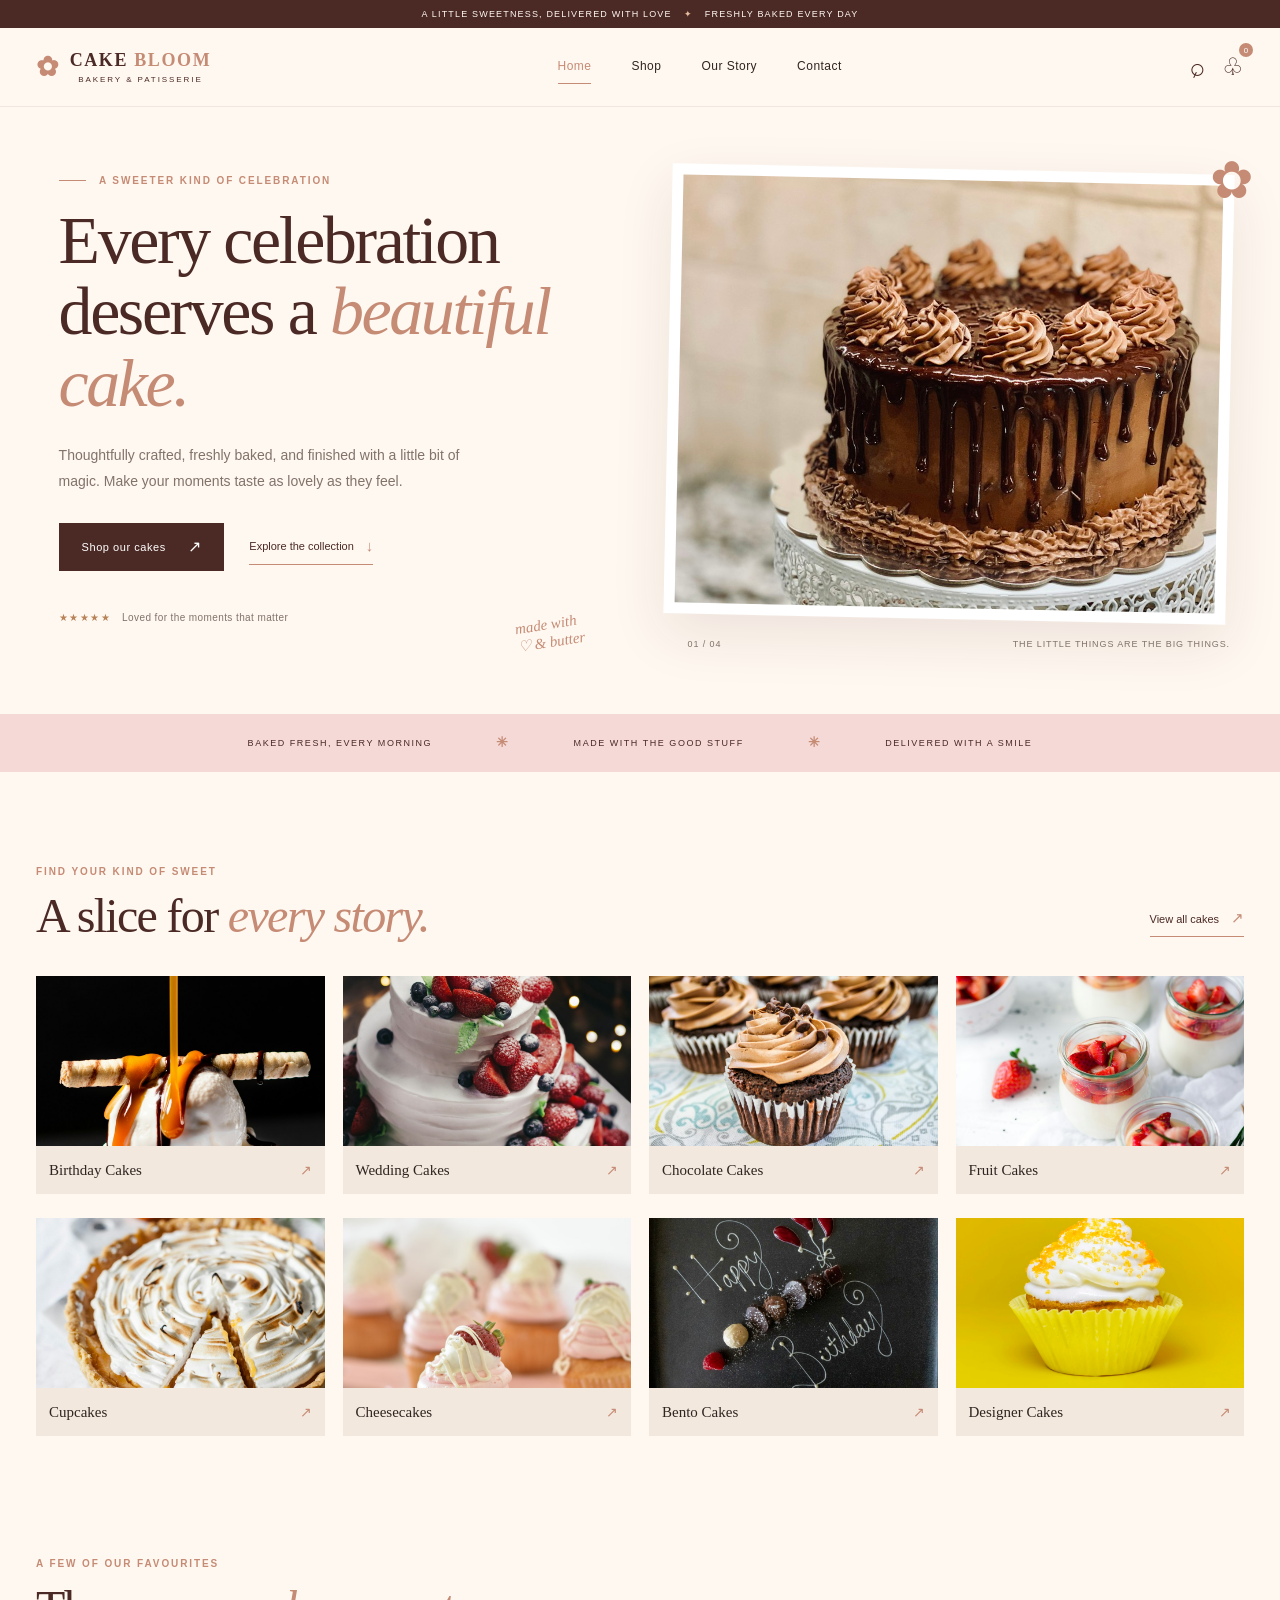
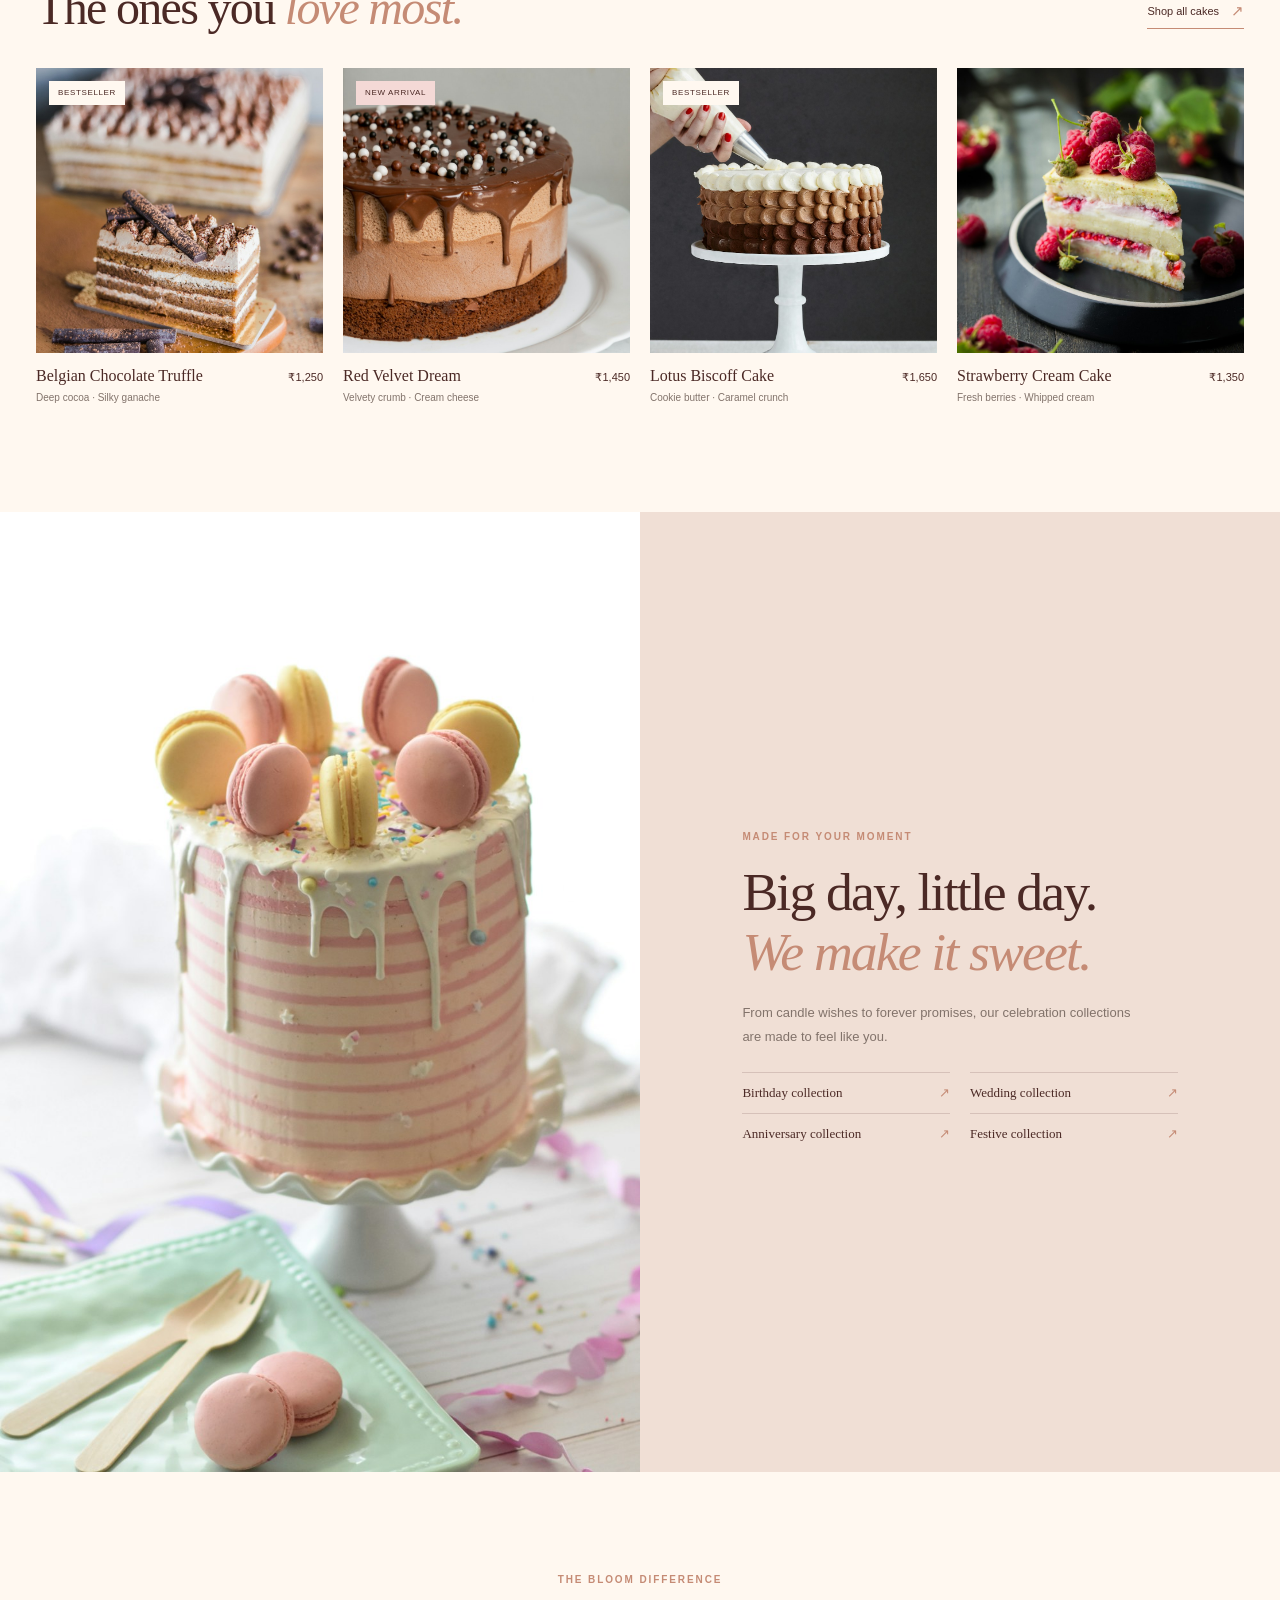
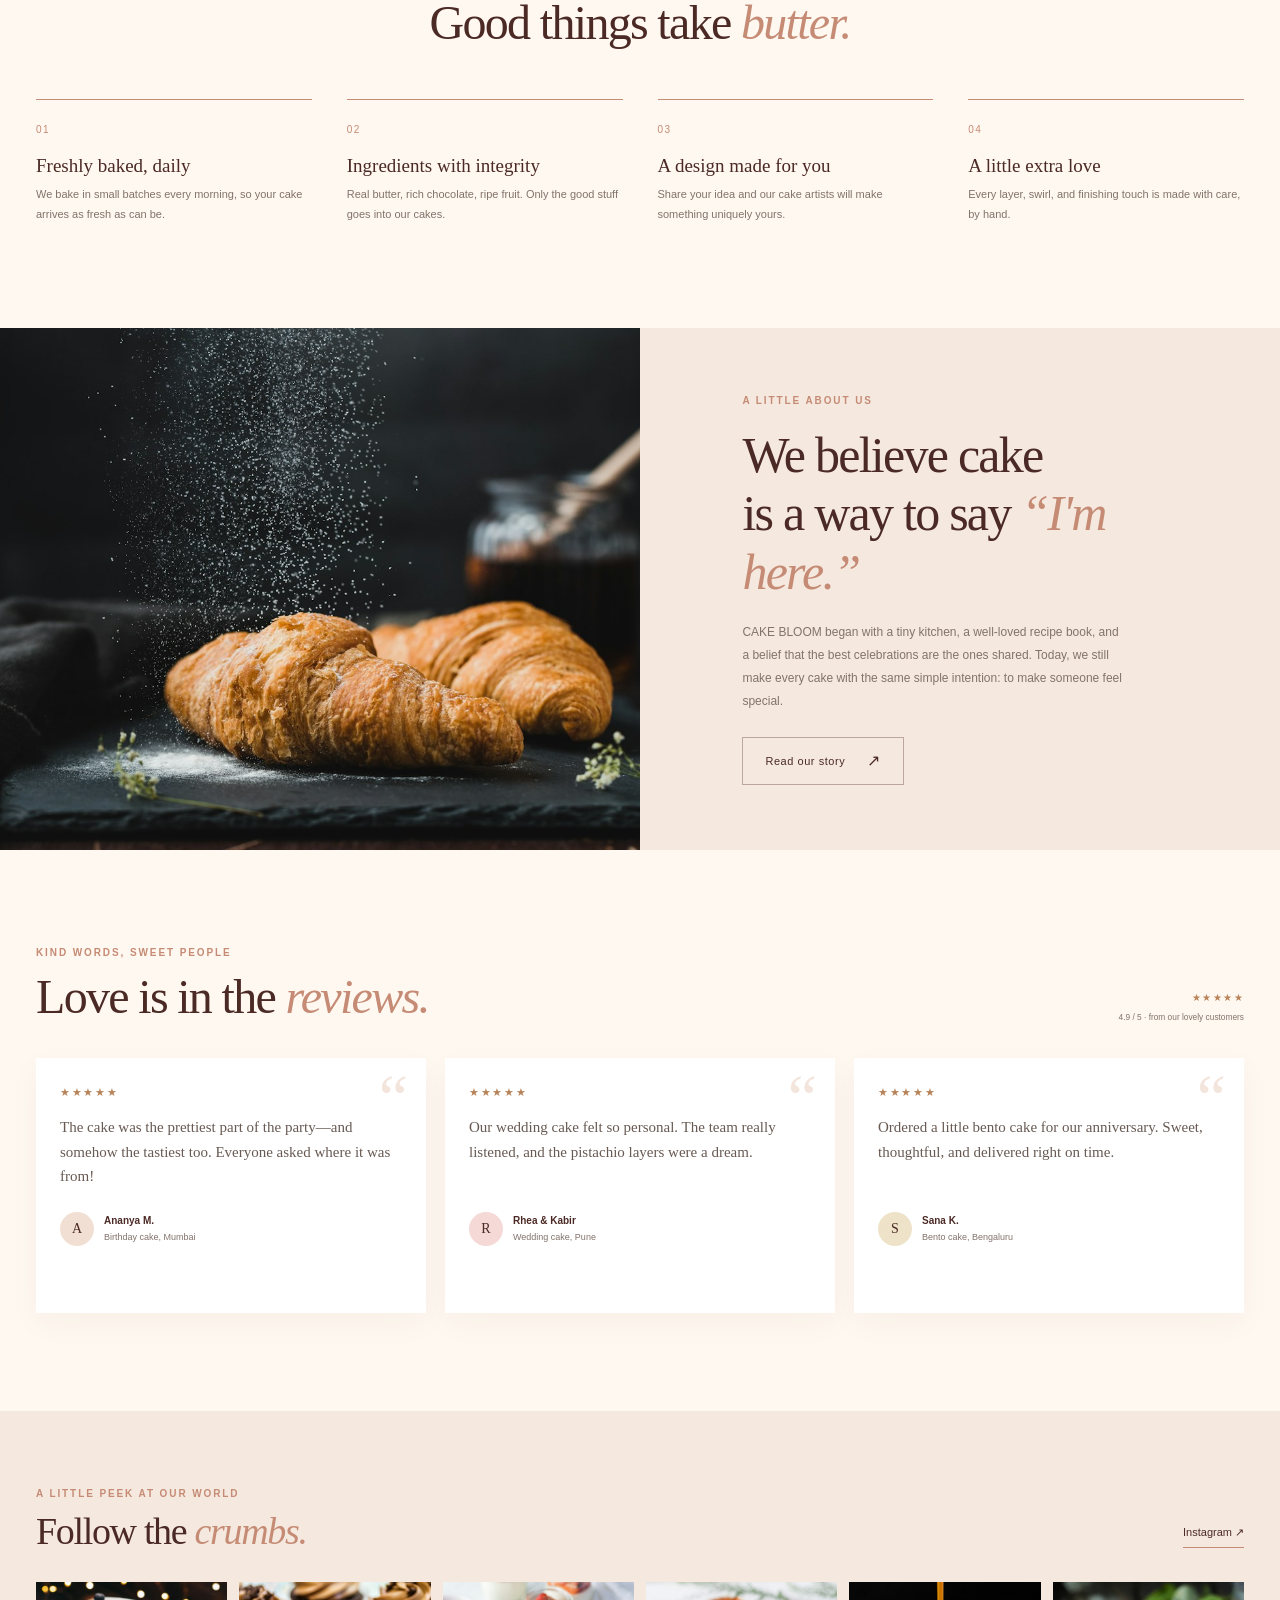
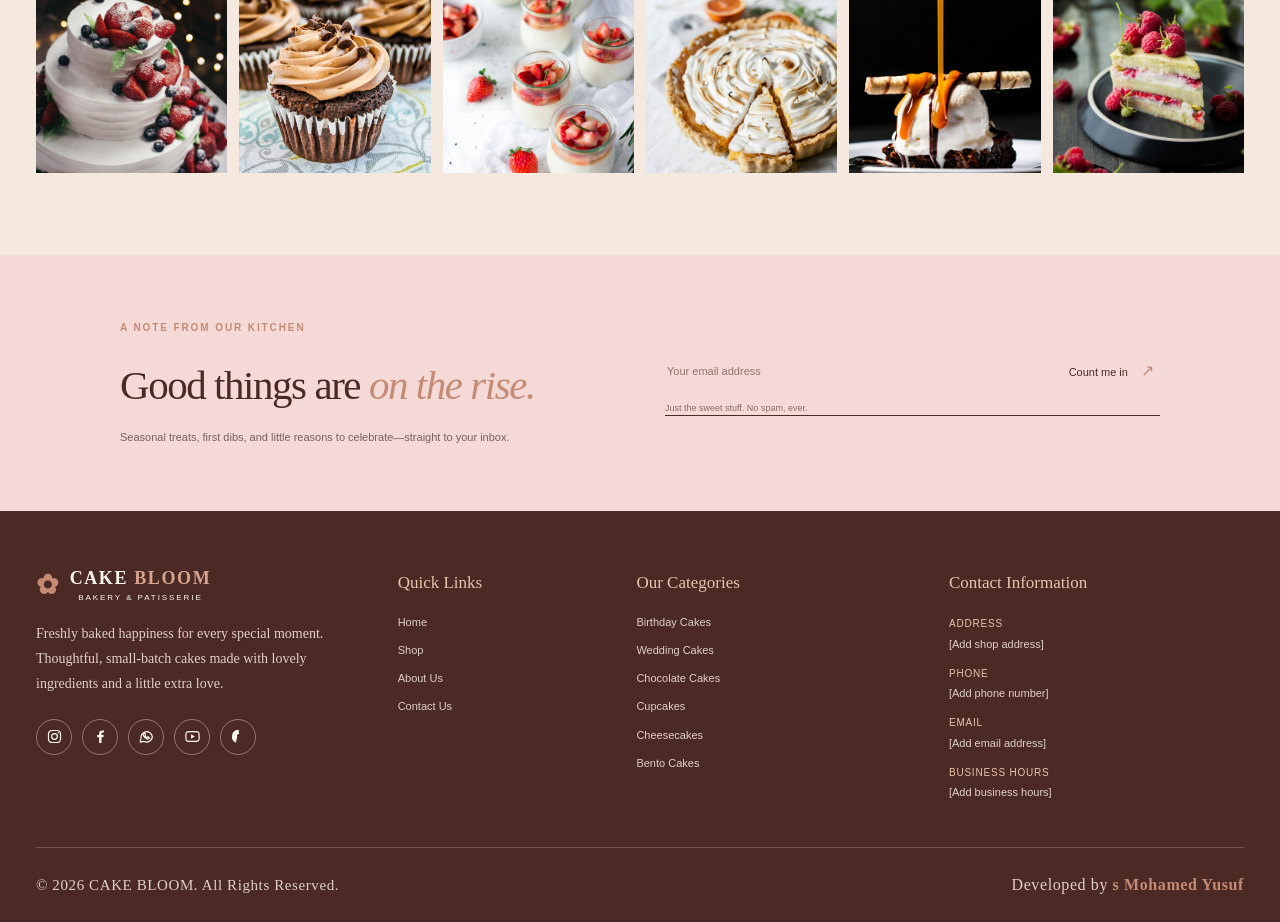
==== commit 05bc8a54: "Updated website design" ====
--- a/index.html
+++ b/index.html
@@ -113,7 +113,7 @@
       <p class="developer-credit">
         Developed by
         <a href="https://www.linkedin.com/" target="_blank" rel="noopener noreferrer">
-          Mohamed Yusuf
+         s Mohamed Yusuf
         </a>
       </p>
     </div>
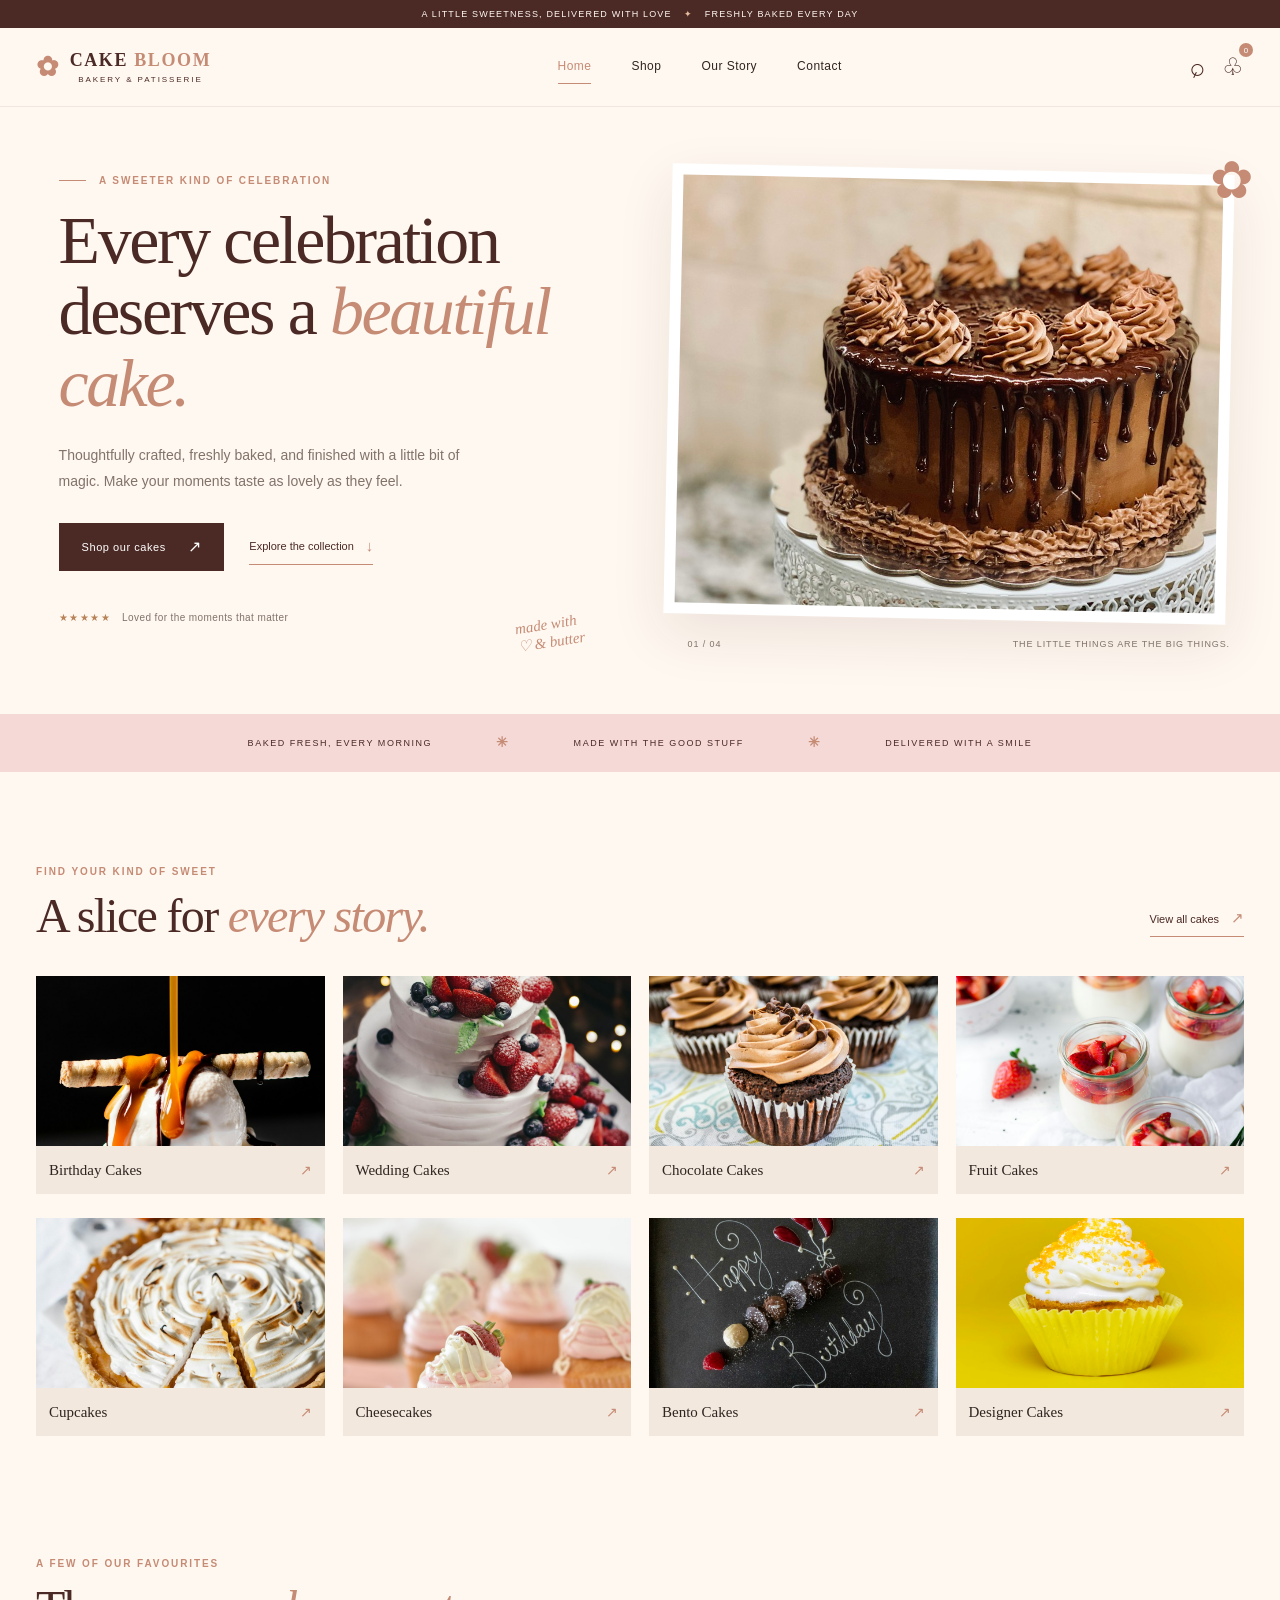
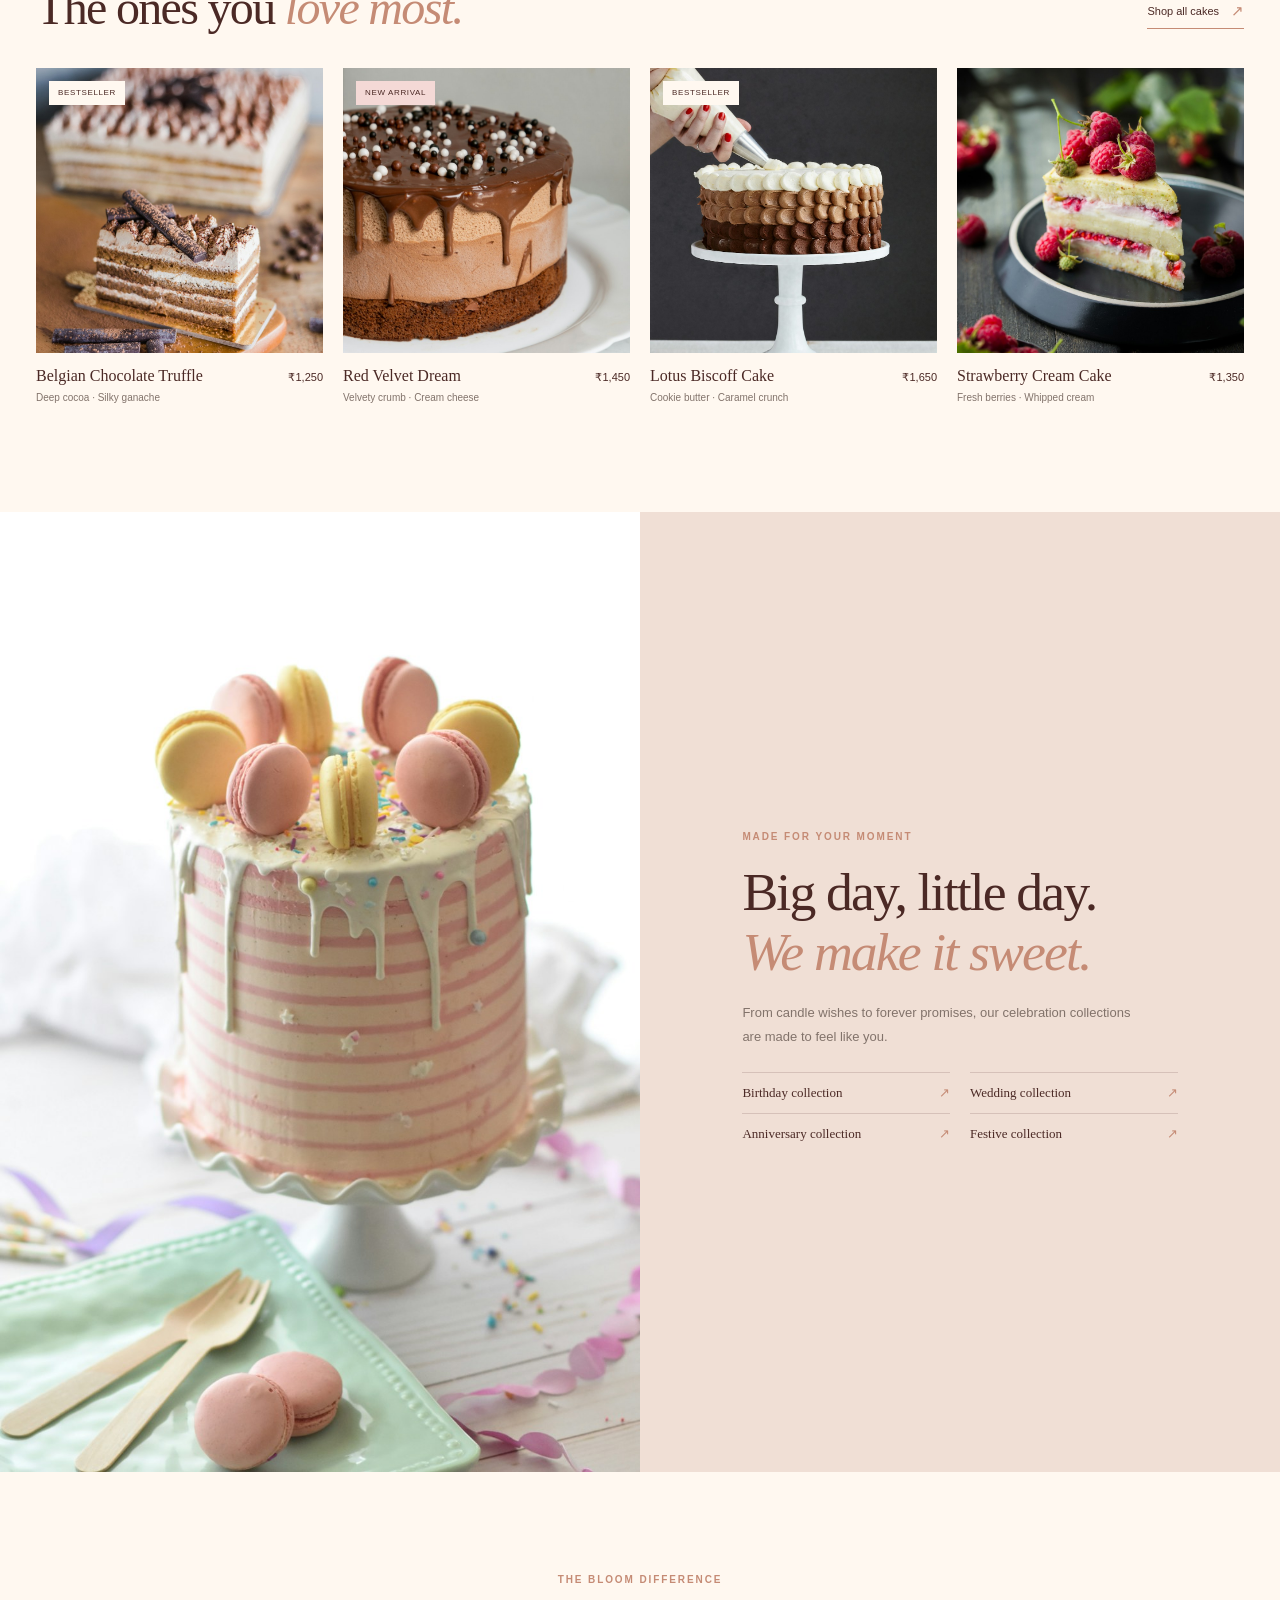
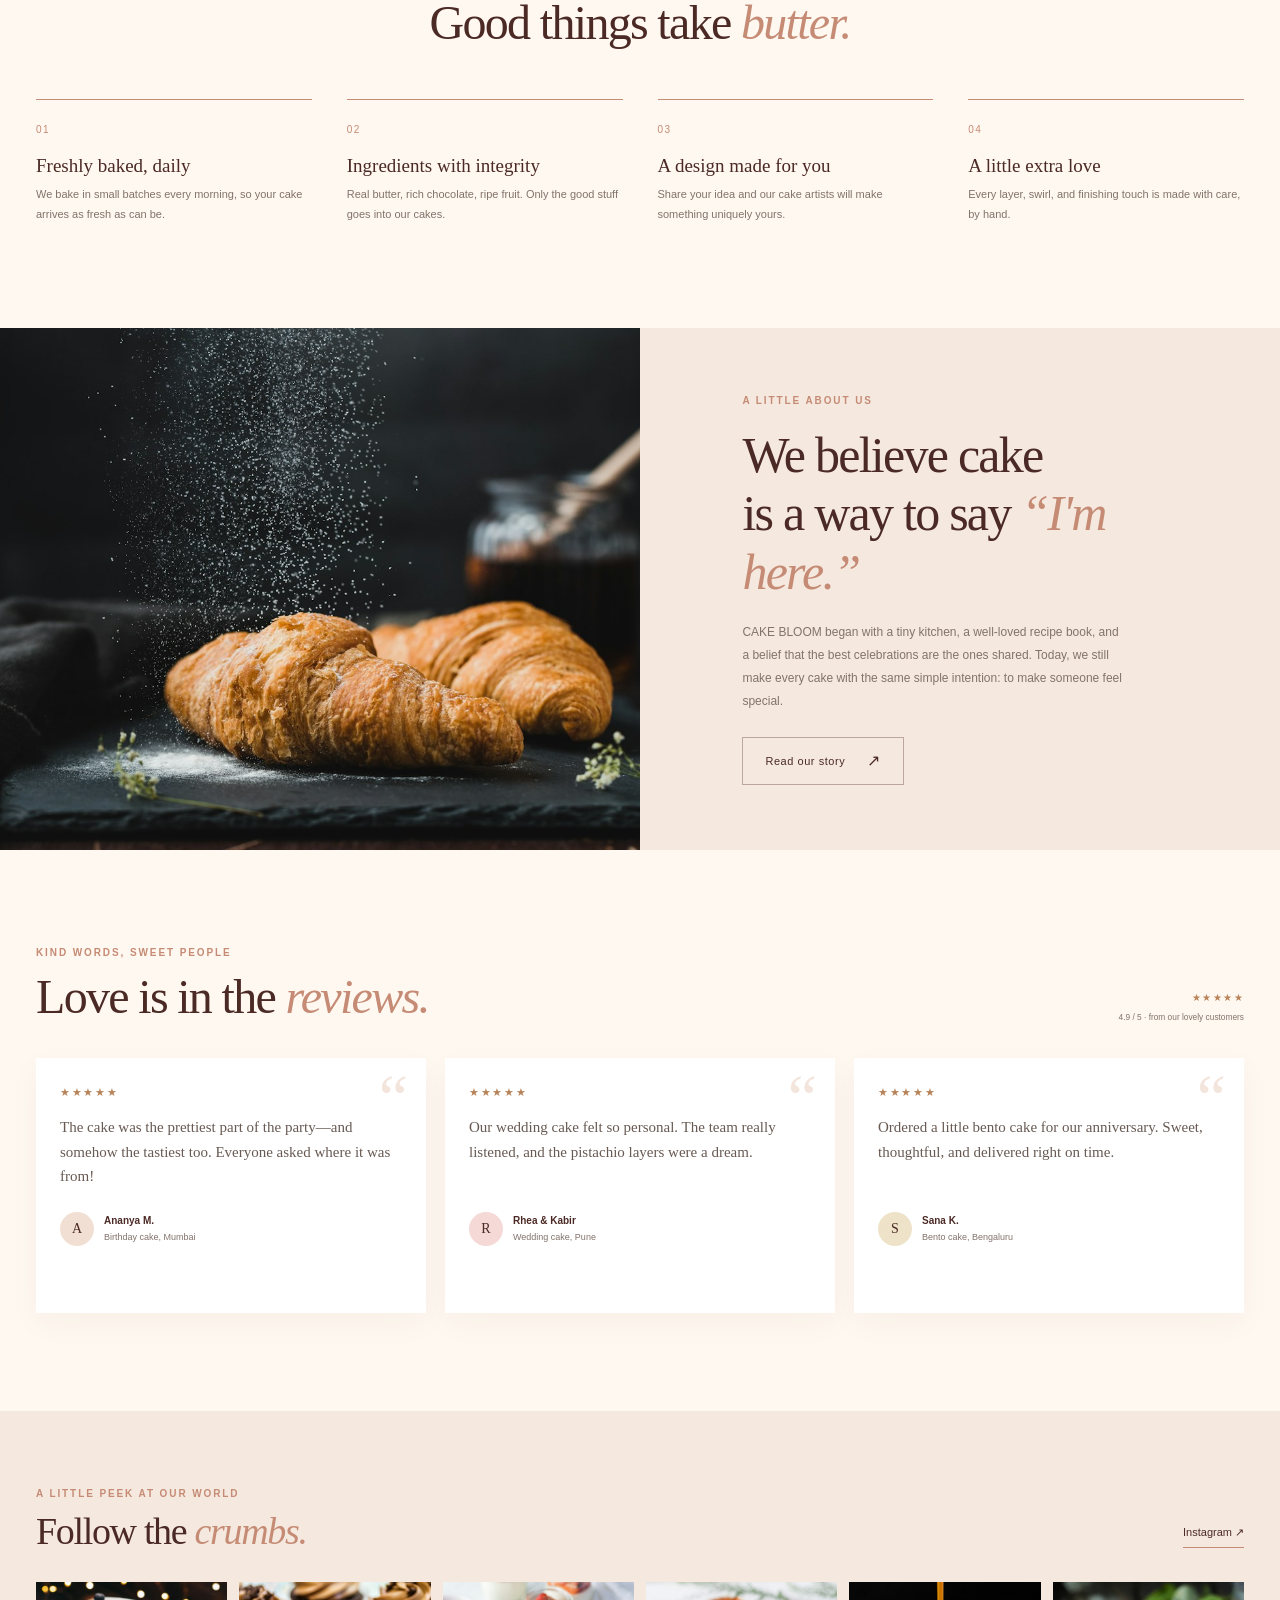
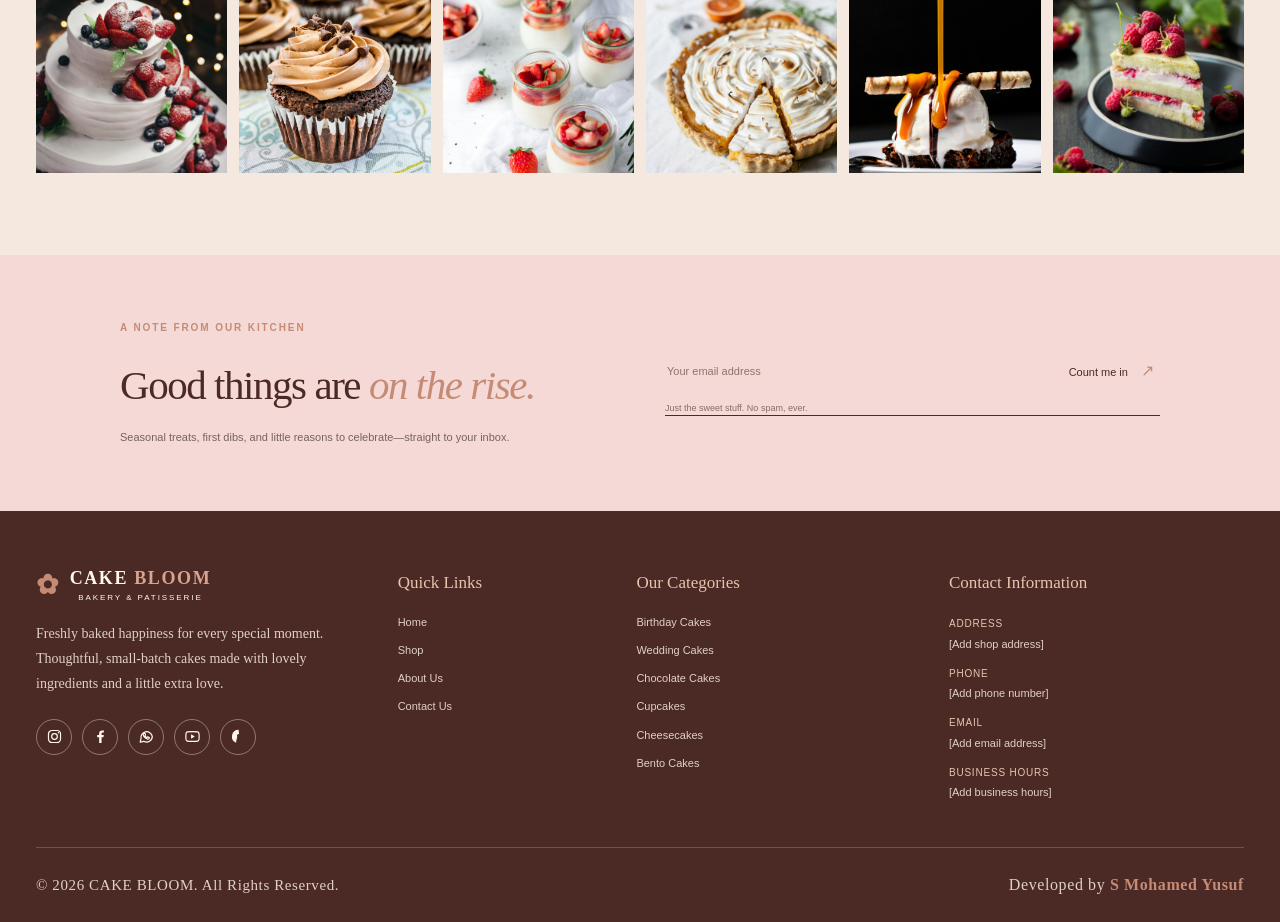
==== commit ca9c762c: "footer" ====
--- a/index.html
+++ b/index.html
@@ -113,7 +113,7 @@
       <p class="developer-credit">
         Developed by
         <a href="https://www.linkedin.com/" target="_blank" rel="noopener noreferrer">
-         s Mohamed Yusuf
+         S Mohamed Yusuf
         </a>
       </p>
     </div>
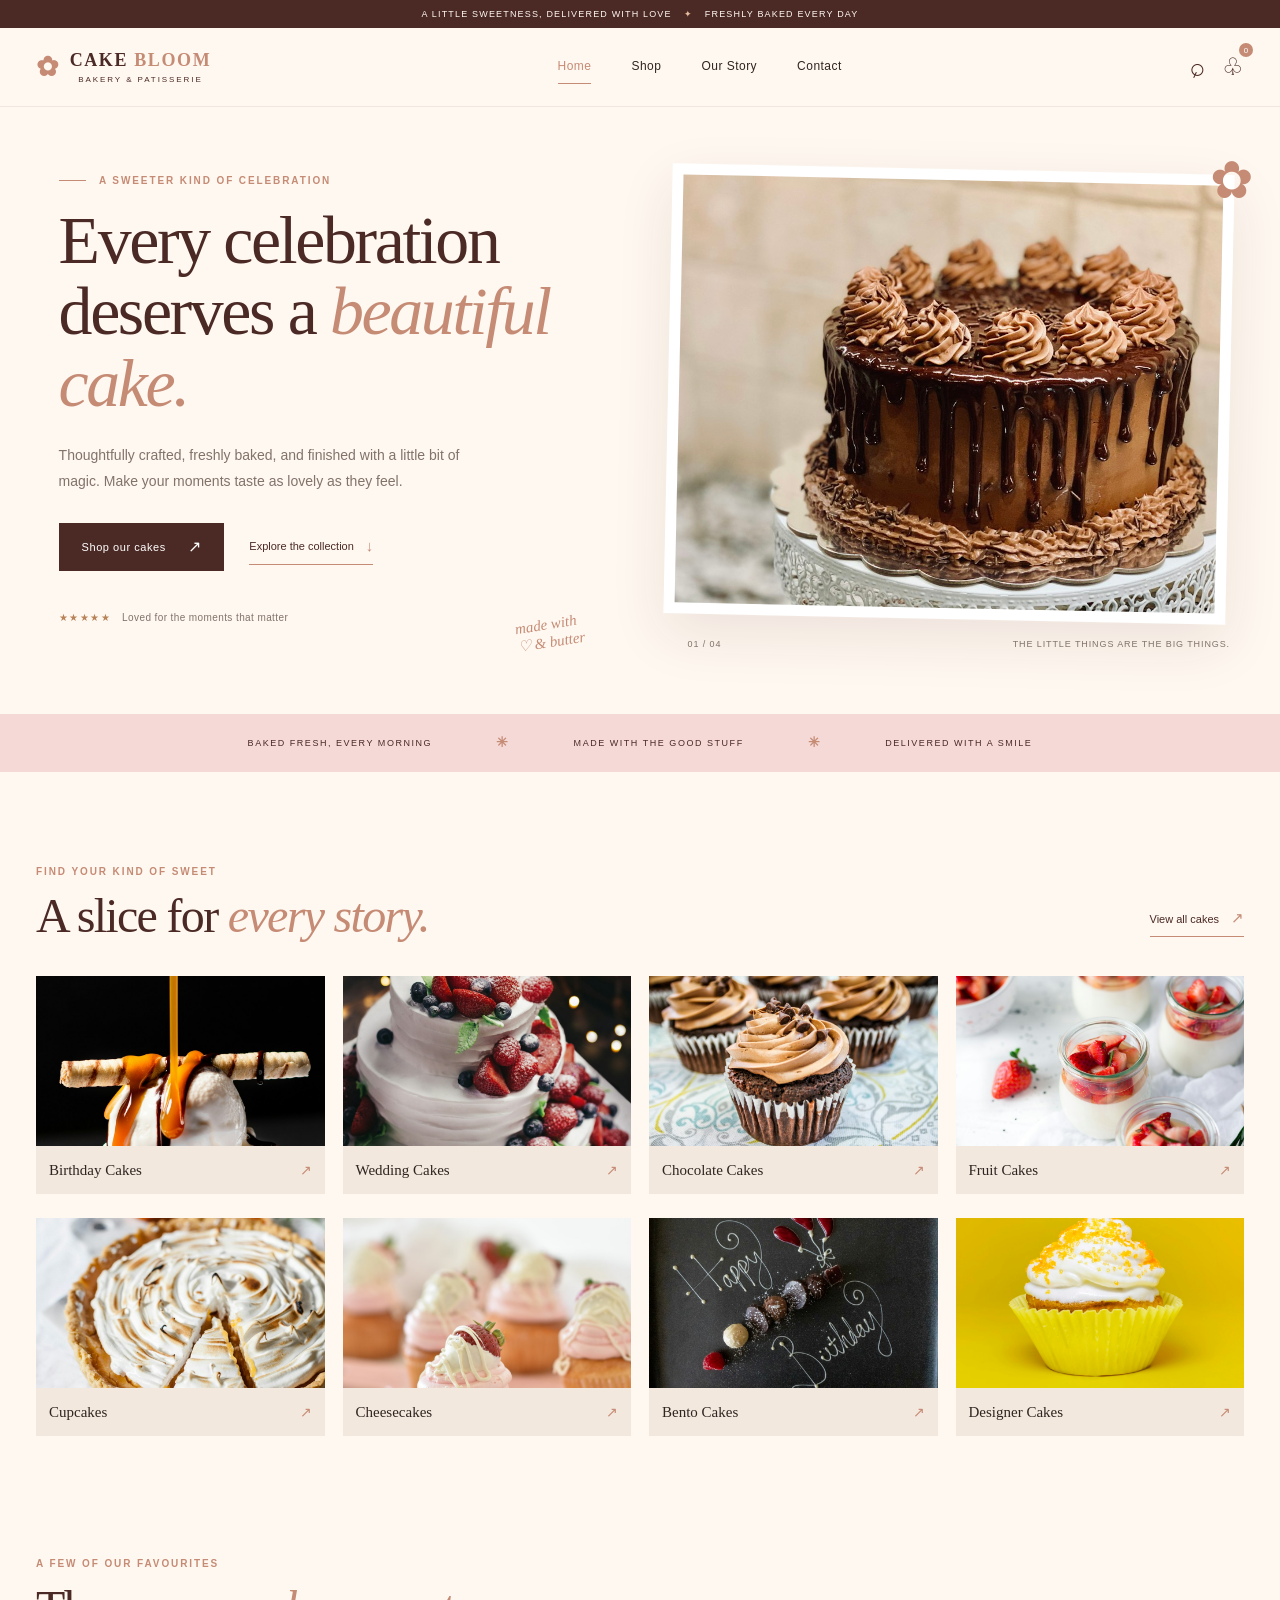
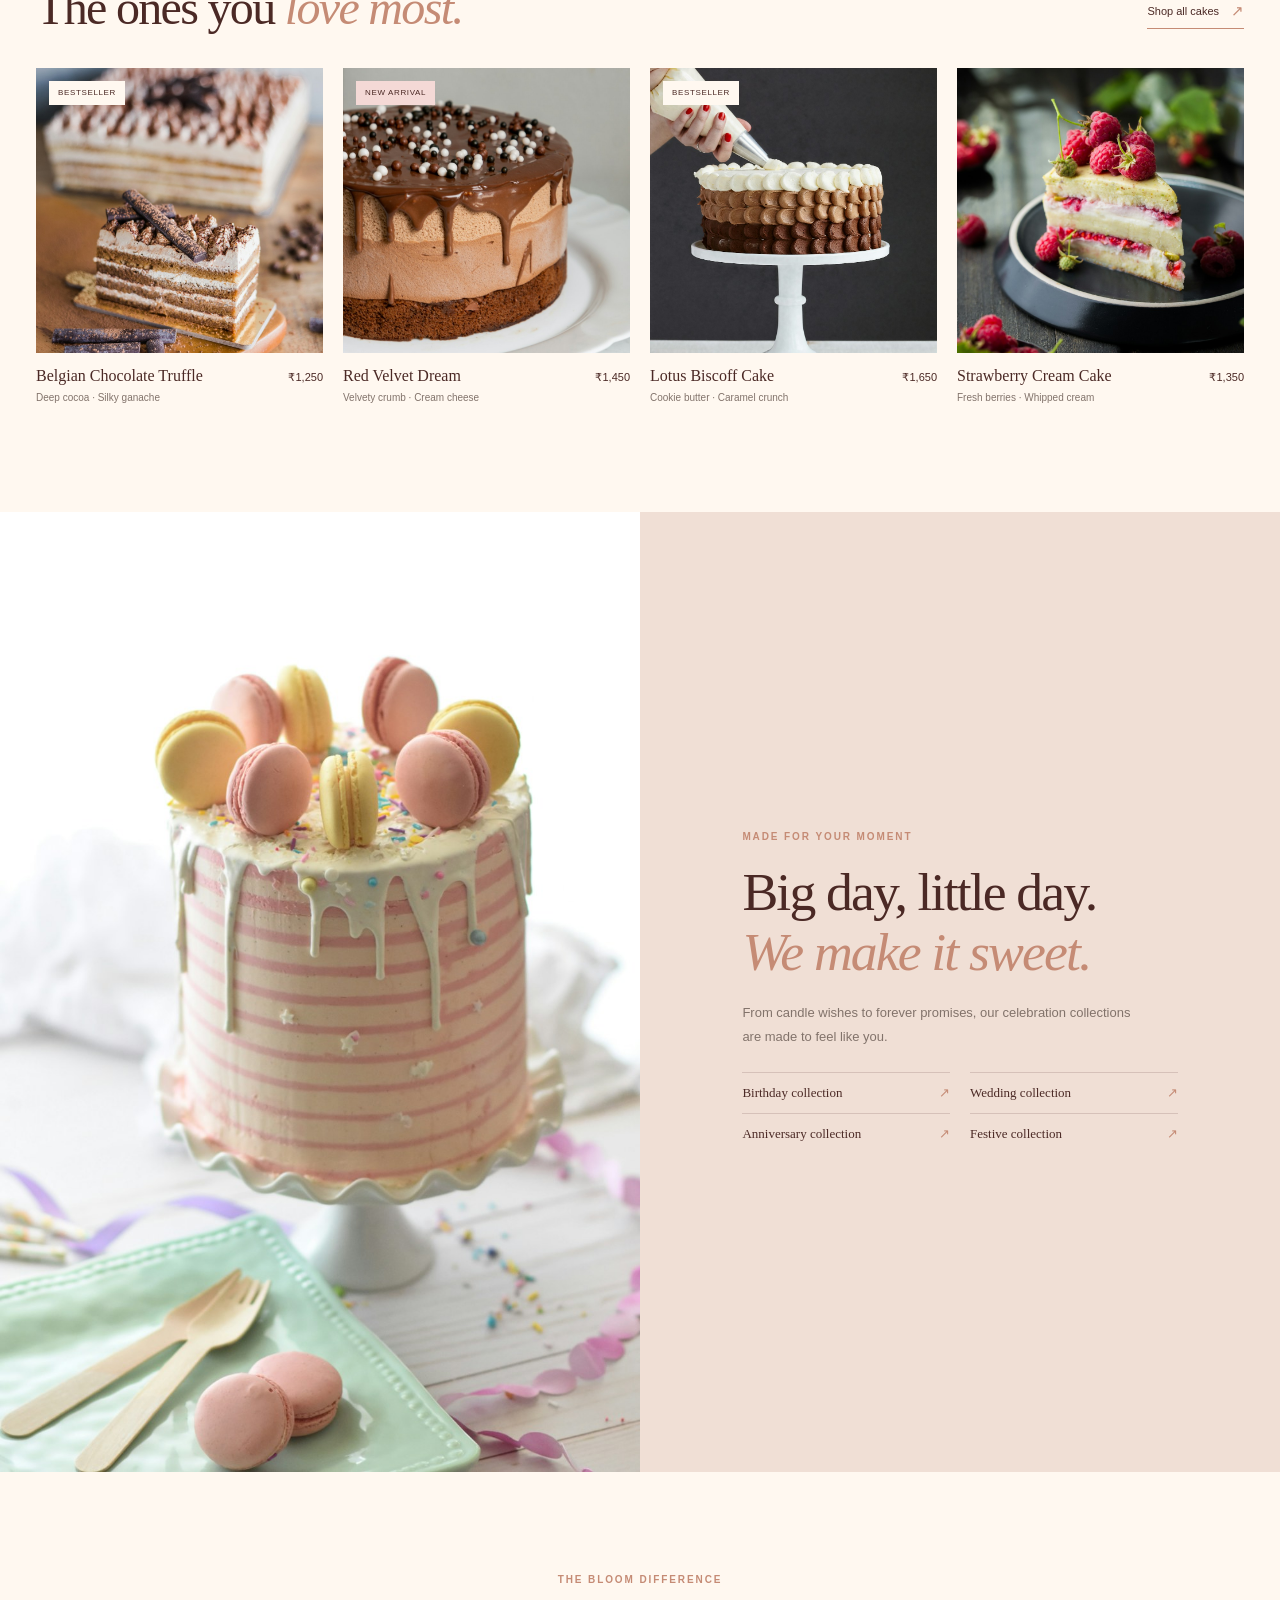
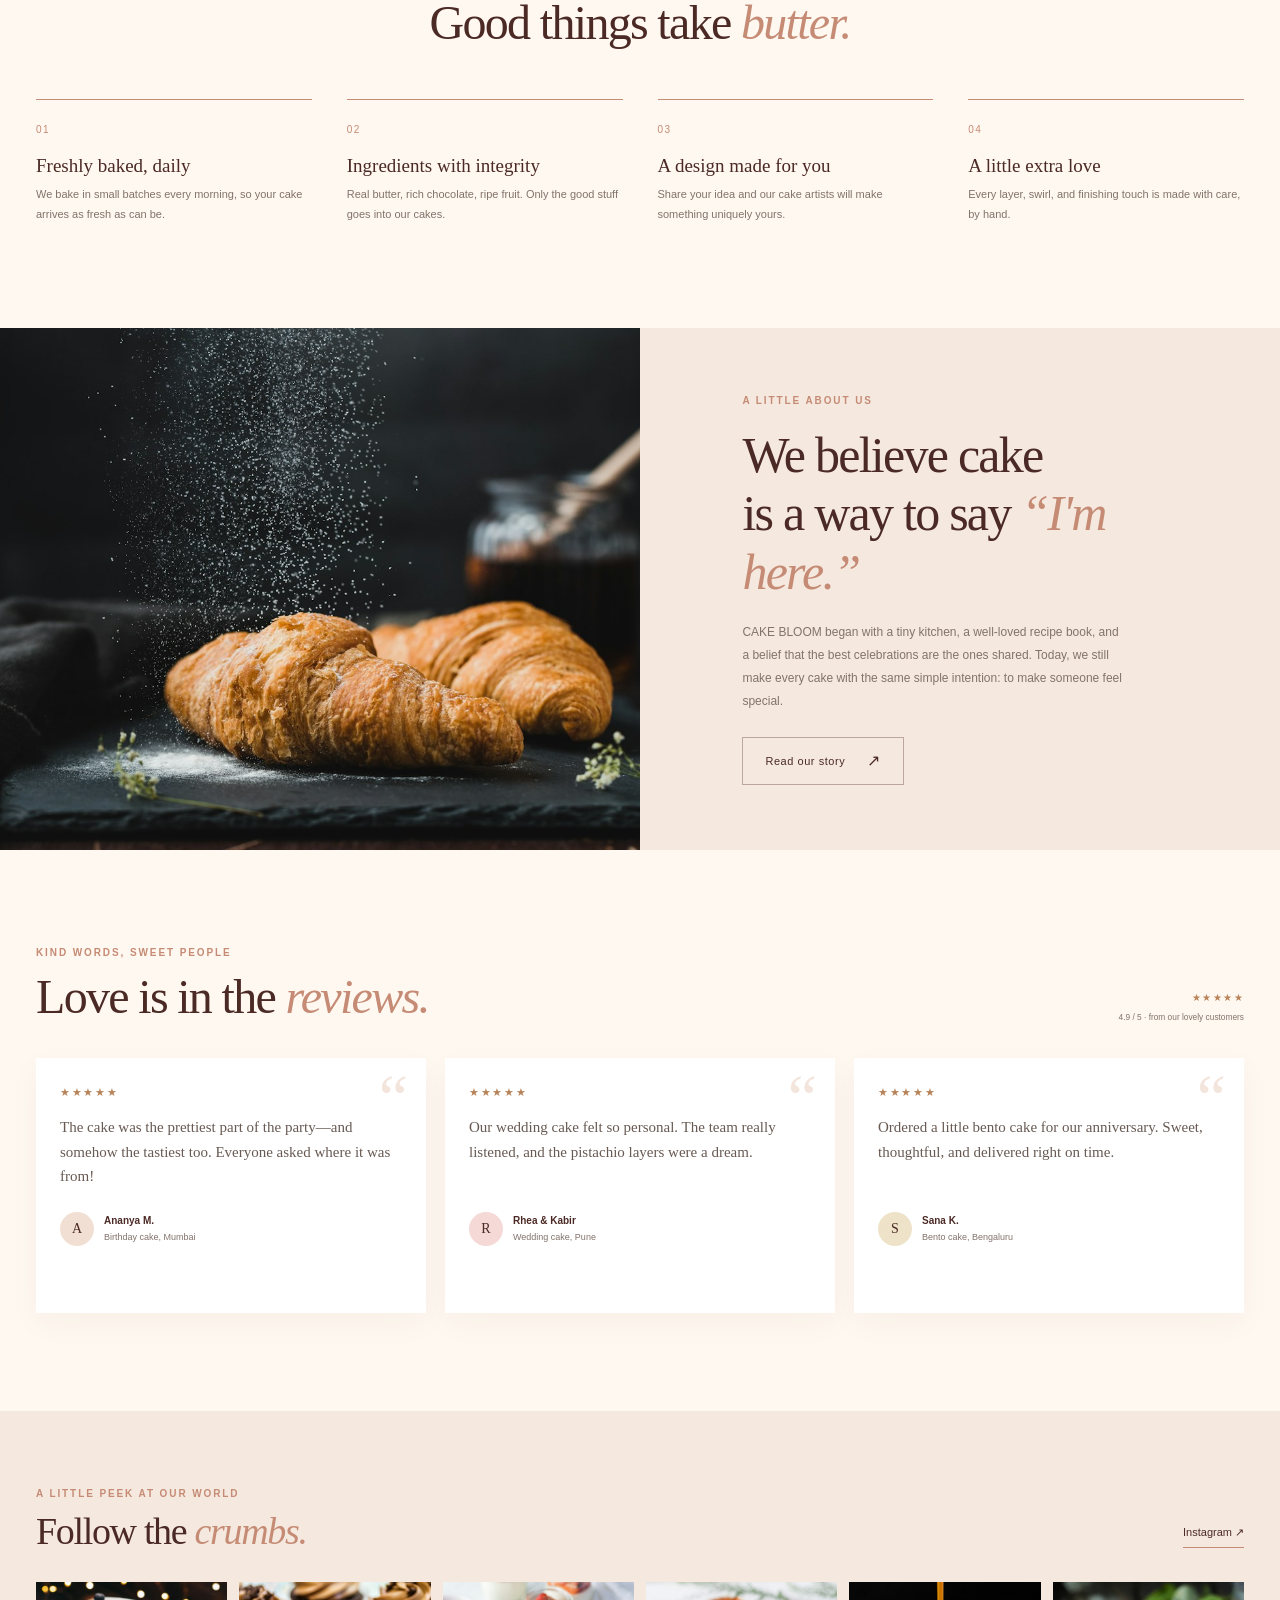
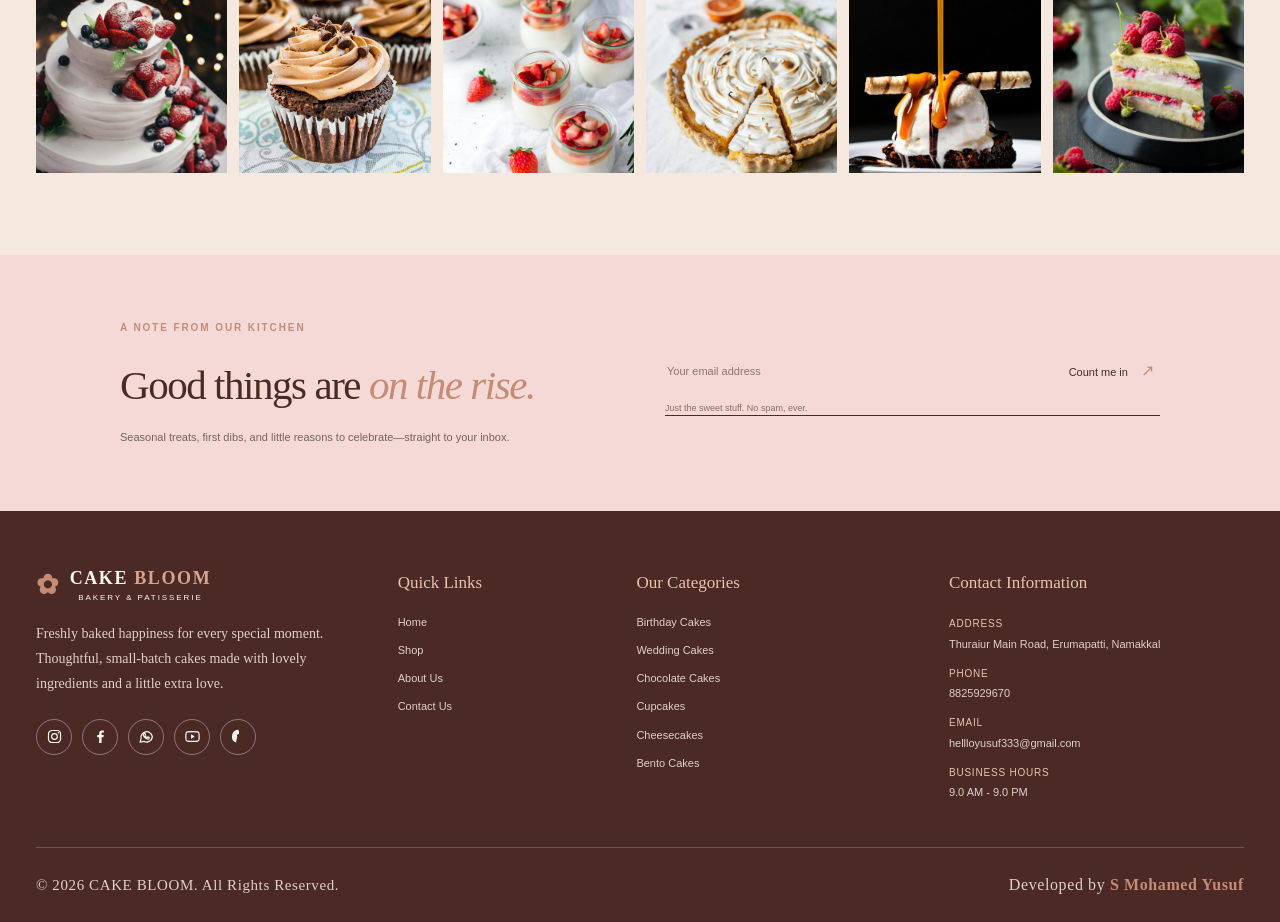
==== commit 4159a760: "update website" ====
--- a/index.html
+++ b/index.html
@@ -1,23 +1,30 @@
 <!DOCTYPE html>
 <html lang="en">
+
 <head>
   <meta charset="UTF-8">
   <meta name="viewport" content="width=device-width, initial-scale=1.0">
-  <meta name="description" content="Handcrafted cakes made with love for life's sweetest celebrations. Discover CAKE BLOOM's signature cakes and custom creations.">
+  <meta name="description"
+    content="Handcrafted cakes made with love for life's sweetest celebrations. Discover CAKE BLOOM's signature cakes and custom creations.">
   <title>CAKE BLOOM | Beautiful cakes, made with love</title>
   <link rel="stylesheet" href="css/style.css">
 </head>
+
 <body>
   <header class="site-header">
     <div class="top-note">A little sweetness, delivered with love <span>✦</span> Freshly baked every day</div>
     <div class="nav-shell">
-      <a class="brand" href="index.html" aria-label="Cake Bloom home"><span class="brand-mark">✿</span><span>CAKE <i>BLOOM</i><small>BAKERY & PATISSERIE</small></span></a>
+      <a class="brand" href="index.html" aria-label="Cake Bloom home"><span class="brand-mark">✿</span><span>CAKE
+          <i>BLOOM</i><small>BAKERY & PATISSERIE</small></span></a>
       <input class="nav-toggle" type="checkbox" id="nav-toggle" aria-label="Toggle navigation">
-      <label class="menu-toggle" for="nav-toggle"><span></span><span></span><span></span><span class="sr-only">Toggle menu</span></label>
+      <label class="menu-toggle" for="nav-toggle"><span></span><span></span><span></span><span class="sr-only">Toggle
+          menu</span></label>
       <nav class="main-nav" aria-label="Main navigation">
-        <a class="active" href="index.html">Home</a><a href="shop.html">Shop</a><a href="about.html">Our Story</a><a href="contact.html">Contact</a>
+        <a class="active" href="index.html">Home</a><a href="shop.html">Shop</a><a href="about.html">Our Story</a><a
+          href="contact.html">Contact</a>
       </nav>
-      <div class="nav-actions"><a class="icon-link search-icon" href="shop.html" aria-label="Browse cakes">⌕</a><a class="bag-link" href="shop.html" aria-label="Shopping bag">♧<span>0</span></a></div>
+      <div class="nav-actions"><a class="icon-link search-icon" href="shop.html" aria-label="Browse cakes">⌕</a><a
+          class="bag-link" href="shop.html" aria-label="Shopping bag">♧<span>0</span></a></div>
     </div>
   </header>
 
@@ -26,85 +33,275 @@
       <div class="hero-copy">
         <p class="eyebrow"><span class="eyebrow-line"></span> A sweeter kind of celebration</p>
         <h1>Every celebration deserves a <em>beautiful cake.</em></h1>
-        <p class="hero-description">Thoughtfully crafted, freshly baked, and finished with a little bit of magic. Make your moments taste as lovely as they feel.</p>
-        <div class="button-row"><a class="button button-dark" href="shop.html">Shop our cakes <span>↗</span></a><a class="text-link" href="#categories">Explore the collection <span>↓</span></a></div>
+        <p class="hero-description">Thoughtfully crafted, freshly baked, and finished with a little bit of magic. Make
+          your moments taste as lovely as they feel.</p>
+        <div class="button-row"><a class="button button-dark" href="shop.html">Shop our cakes <span>↗</span></a><a
+            class="text-link" href="#categories">Explore the collection <span>↓</span></a></div>
         <div class="hero-note"><span class="note-stars">★★★★★</span><span>Loved for the moments that matter</span></div>
         <span class="hero-scribble" aria-hidden="true">made with<br>♡ & butter</span>
       </div>
       <div class="hero-visual">
-        <div class="hero-image-frame"><img src="assets/images/hero/celebration-cake.jpg" alt="Beautifully decorated celebration cake on a table"></div>
+        <div class="hero-image-frame"><img src="assets/images/hero/celebration-cake.jpg"
+            alt="Beautifully decorated celebration cake on a table"></div>
         <div class="image-caption"><span>01 / 04</span><span>The little things are the big things.</span></div>
         <span class="hero-flower" aria-hidden="true">✿</span>
       </div>
     </section>
 
-    <div class="promise-strip"><span>BAKED FRESH, EVERY MORNING</span><b>✳</b><span>MADE WITH THE GOOD STUFF</span><b>✳</b><span>DELIVERED WITH A SMILE</span></div>
+    <div class="promise-strip"><span>BAKED FRESH, EVERY MORNING</span><b>✳</b><span>MADE WITH THE GOOD
+        STUFF</span><b>✳</b><span>DELIVERED WITH A SMILE</span></div>
 
     <section class="section categories-section" id="categories">
-      <div class="section-heading"><div><p class="eyebrow">Find your kind of sweet</p><h2>A slice for <em>every story.</em></h2></div><a class="text-link" href="shop.html">View all cakes <span>↗</span></a></div>
+      <div class="section-heading">
+        <div>
+          <p class="eyebrow">Find your kind of sweet</p>
+          <h2>A slice for <em>every story.</em></h2>
+        </div><a class="text-link" href="shop.html">View all cakes <span>↗</span></a>
+      </div>
       <div class="category-grid">
-        <a class="category-card" href="shop.html"><img src="assets/images/categories/birthday-cakes.jpg" alt="Birthday cake with colorful frosting"><span class="category-name">Birthday Cakes <b>↗</b></span></a>
-        <a class="category-card" href="shop.html"><img src="assets/images/categories/wedding-cakes.jpg" alt="Elegant wedding cake"><span class="category-name">Wedding Cakes <b>↗</b></span></a>
-        <a class="category-card" href="shop.html"><img src="assets/images/categories/chocolate-cakes.jpg" alt="Rich chocolate cake"><span class="category-name">Chocolate Cakes <b>↗</b></span></a>
-        <a class="category-card" href="shop.html"><img src="assets/images/categories/fruit-cakes.jpg" alt="Cake decorated with fresh fruit"><span class="category-name">Fruit Cakes <b>↗</b></span></a>
-        <a class="category-card" href="shop.html"><img src="assets/images/categories/cupcakes.jpg" alt="Delicate frosted cupcakes"><span class="category-name">Cupcakes <b>↗</b></span></a>
-        <a class="category-card" href="shop.html"><img src="assets/images/categories/cheesecakes.jpg" alt="Creamy cheesecake"><span class="category-name">Cheesecakes <b>↗</b></span></a>
-        <a class="category-card" href="shop.html"><img src="assets/images/categories/bento-cakes.jpg" alt="Petite bento cake"><span class="category-name">Bento Cakes <b>↗</b></span></a>
-        <a class="category-card" href="shop.html"><img src="assets/images/categories/designer-cakes.jpg" alt="Artfully decorated designer cake"><span class="category-name">Designer Cakes <b>↗</b></span></a>
+        <a class="category-card" href="shop.html"><img src="assets/images/categories/birthday-cakes.jpg"
+            alt="Birthday cake with colorful frosting"><span class="category-name">Birthday Cakes <b>↗</b></span></a>
+        <a class="category-card" href="shop.html"><img src="assets/images/categories/wedding-cakes.jpg"
+            alt="Elegant wedding cake"><span class="category-name">Wedding Cakes <b>↗</b></span></a>
+        <a class="category-card" href="shop.html"><img src="assets/images/categories/chocolate-cakes.jpg"
+            alt="Rich chocolate cake"><span class="category-name">Chocolate Cakes <b>↗</b></span></a>
+        <a class="category-card" href="shop.html"><img src="assets/images/categories/fruit-cakes.jpg"
+            alt="Cake decorated with fresh fruit"><span class="category-name">Fruit Cakes <b>↗</b></span></a>
+        <a class="category-card" href="shop.html"><img src="assets/images/categories/cupcakes.jpg"
+            alt="Delicate frosted cupcakes"><span class="category-name">Cupcakes <b>↗</b></span></a>
+        <a class="category-card" href="shop.html"><img src="assets/images/categories/cheesecakes.jpg"
+            alt="Creamy cheesecake"><span class="category-name">Cheesecakes <b>↗</b></span></a>
+        <a class="category-card" href="shop.html"><img src="assets/images/categories/bento-cakes.jpg"
+            alt="Petite bento cake"><span class="category-name">Bento Cakes <b>↗</b></span></a>
+        <a class="category-card" href="shop.html"><img src="assets/images/categories/designer-cakes.jpg"
+            alt="Artfully decorated designer cake"><span class="category-name">Designer Cakes <b>↗</b></span></a>
       </div>
     </section>
 
     <section class="section featured-section">
-      <div class="section-heading"><div><p class="eyebrow">A few of our favourites</p><h2>The ones you <em>love most.</em></h2></div><a class="text-link" href="shop.html">Shop all cakes <span>↗</span></a></div>
+      <div class="section-heading">
+        <div>
+          <p class="eyebrow">A few of our favourites</p>
+          <h2>The ones you <em>love most.</em></h2>
+        </div><a class="text-link" href="shop.html">Shop all cakes <span>↗</span></a>
+      </div>
       <div class="product-grid">
-        <article class="product-card"><a class="product-photo" href="shop.html"><img src="assets/images/products/belgian-chocolate-truffle.jpg" alt="Belgian chocolate truffle cake"><span class="tag">Bestseller</span><span class="quick-view">Discover cake ↗</span></a><div class="product-meta"><div><h3>Belgian Chocolate Truffle</h3><p>Deep cocoa · Silky ganache</p></div><span class="price">₹1,250</span></div></article>
-        <article class="product-card"><a class="product-photo" href="shop.html"><img src="assets/images/products/red-velvet-dream.jpg" alt="Red velvet cake with cream frosting"><span class="tag tag-pink">New arrival</span><span class="quick-view">Discover cake ↗</span></a><div class="product-meta"><div><h3>Red Velvet Dream</h3><p>Velvety crumb · Cream cheese</p></div><span class="price">₹1,450</span></div></article>
-        <article class="product-card"><a class="product-photo" href="shop.html"><img src="assets/images/products/lotus-biscoff-cake.jpg" alt="Lotus Biscoff cake with caramel topping"><span class="tag">Bestseller</span><span class="quick-view">Discover cake ↗</span></a><div class="product-meta"><div><h3>Lotus Biscoff Cake</h3><p>Cookie butter · Caramel crunch</p></div><span class="price">₹1,650</span></div></article>
-        <article class="product-card"><a class="product-photo" href="shop.html"><img src="assets/images/products/strawberry-cream-cake.jpg" alt="Strawberry cream cake with fresh berries"><span class="quick-view">Discover cake ↗</span></a><div class="product-meta"><div><h3>Strawberry Cream Cake</h3><p>Fresh berries · Whipped cream</p></div><span class="price">₹1,350</span></div></article>
+        <article class="product-card"><a class="product-photo" href="shop.html"><img
+              src="assets/images/products/belgian-chocolate-truffle.jpg" alt="Belgian chocolate truffle cake"><span
+              class="tag">Bestseller</span><span class="quick-view">Discover cake ↗</span></a>
+          <div class="product-meta">
+            <div>
+              <h3>Belgian Chocolate Truffle</h3>
+              <p>Deep cocoa · Silky ganache</p>
+            </div><span class="price">₹1,250</span>
+          </div>
+        </article>
+        <article class="product-card"><a class="product-photo" href="shop.html"><img
+              src="assets/images/products/red-velvet-dream.jpg" alt="Red velvet cake with cream frosting"><span
+              class="tag tag-pink">New arrival</span><span class="quick-view">Discover cake ↗</span></a>
+          <div class="product-meta">
+            <div>
+              <h3>Red Velvet Dream</h3>
+              <p>Velvety crumb · Cream cheese</p>
+            </div><span class="price">₹1,450</span>
+          </div>
+        </article>
+        <article class="product-card"><a class="product-photo" href="shop.html"><img
+              src="assets/images/products/lotus-biscoff-cake.jpg" alt="Lotus Biscoff cake with caramel topping"><span
+              class="tag">Bestseller</span><span class="quick-view">Discover cake ↗</span></a>
+          <div class="product-meta">
+            <div>
+              <h3>Lotus Biscoff Cake</h3>
+              <p>Cookie butter · Caramel crunch</p>
+            </div><span class="price">₹1,650</span>
+          </div>
+        </article>
+        <article class="product-card"><a class="product-photo" href="shop.html"><img
+              src="assets/images/products/strawberry-cream-cake.jpg"
+              alt="Strawberry cream cake with fresh berries"><span class="quick-view">Discover cake ↗</span></a>
+          <div class="product-meta">
+            <div>
+              <h3>Strawberry Cream Cake</h3>
+              <p>Fresh berries · Whipped cream</p>
+            </div><span class="price">₹1,350</span>
+          </div>
+        </article>
       </div>
     </section>
 
     <section class="collection-band">
-      <div class="collection-image"><img src="assets/images/products/premium-wedding-cake.jpg" alt="Elegant cake created for a special celebration"></div>
-      <div class="collection-copy"><p class="eyebrow">Made for your moment</p><h2>Big day, little day.<br><em>We make it sweet.</em></h2><p>From candle wishes to forever promises, our celebration collections are made to feel like you.</p><div class="collection-links"><a href="shop.html">Birthday collection <span>↗</span></a><a href="shop.html">Wedding collection <span>↗</span></a><a href="shop.html">Anniversary collection <span>↗</span></a><a href="shop.html">Festive collection <span>↗</span></a></div></div>
+      <div class="collection-image"><img src="assets/images/products/premium-wedding-cake.jpg"
+          alt="Elegant cake created for a special celebration"></div>
+      <div class="collection-copy">
+        <p class="eyebrow">Made for your moment</p>
+        <h2>Big day, little day.<br><em>We make it sweet.</em></h2>
+        <p>From candle wishes to forever promises, our celebration collections are made to feel like you.</p>
+        <div class="collection-links"><a href="shop.html">Birthday collection <span>↗</span></a><a
+            href="shop.html">Wedding collection <span>↗</span></a><a href="shop.html">Anniversary collection
+            <span>↗</span></a><a href="shop.html">Festive collection <span>↗</span></a></div>
+      </div>
     </section>
 
     <section class="section reasons-section">
-      <div class="section-heading centered"><div><p class="eyebrow">The bloom difference</p><h2>Good things take <em>butter.</em></h2></div></div>
-      <div class="reason-grid"><article><span>01</span><h3>Freshly baked, daily</h3><p>We bake in small batches every morning, so your cake arrives as fresh as can be.</p></article><article><span>02</span><h3>Ingredients with integrity</h3><p>Real butter, rich chocolate, ripe fruit. Only the good stuff goes into our cakes.</p></article><article><span>03</span><h3>A design made for you</h3><p>Share your idea and our cake artists will make something uniquely yours.</p></article><article><span>04</span><h3>A little extra love</h3><p>Every layer, swirl, and finishing touch is made with care, by hand.</p></article></div>
+      <div class="section-heading centered">
+        <div>
+          <p class="eyebrow">The bloom difference</p>
+          <h2>Good things take <em>butter.</em></h2>
+        </div>
+      </div>
+      <div class="reason-grid">
+        <article><span>01</span>
+          <h3>Freshly baked, daily</h3>
+          <p>We bake in small batches every morning, so your cake arrives as fresh as can be.</p>
+        </article>
+        <article><span>02</span>
+          <h3>Ingredients with integrity</h3>
+          <p>Real butter, rich chocolate, ripe fruit. Only the good stuff goes into our cakes.</p>
+        </article>
+        <article><span>03</span>
+          <h3>A design made for you</h3>
+          <p>Share your idea and our cake artists will make something uniquely yours.</p>
+        </article>
+        <article><span>04</span>
+          <h3>A little extra love</h3>
+          <p>Every layer, swirl, and finishing touch is made with care, by hand.</p>
+        </article>
+      </div>
     </section>
 
     <section class="story-preview">
-      <div class="story-photo"><img src="assets/images/about/layers-from-our-kitchen.jpg" alt="Freshly prepared layered cake from the Cake Bloom kitchen"></div>
-      <div class="story-copy"><p class="eyebrow">A little about us</p><h2>We believe cake<br>is a way to say <em>“I'm here.”</em></h2><p>CAKE BLOOM began with a tiny kitchen, a well-loved recipe book, and a belief that the best celebrations are the ones shared. Today, we still make every cake with the same simple intention: to make someone feel special.</p><a class="button button-outline" href="about.html">Read our story <span>↗</span></a></div>
+      <div class="story-photo"><img src="assets/images/about/layers-from-our-kitchen.jpg"
+          alt="Freshly prepared layered cake from the Cake Bloom kitchen"></div>
+      <div class="story-copy">
+        <p class="eyebrow">A little about us</p>
+        <h2>We believe cake<br>is a way to say <em>“I'm here.”</em></h2>
+        <p>CAKE BLOOM began with a tiny kitchen, a well-loved recipe book, and a belief that the best celebrations are
+          the ones shared. Today, we still make every cake with the same simple intention: to make someone feel special.
+        </p><a class="button button-outline" href="about.html">Read our story <span>↗</span></a>
+      </div>
     </section>
 
     <section class="section reviews-section">
-      <div class="section-heading"><div><p class="eyebrow">Kind words, sweet people</p><h2>Love is in the <em>reviews.</em></h2></div><div class="review-rating"><span>★★★★★</span><small>4.9 / 5 · from our lovely customers</small></div></div>
-      <div class="review-grid"><article class="review-card"><span class="quote-mark">“</span><div class="stars">★★★★★</div><p>The cake was the prettiest part of the party—and somehow the tastiest too. Everyone asked where it was from!</p><div class="reviewer"><span class="avatar">A</span><span><b>Ananya M.</b><small>Birthday cake, Mumbai</small></span></div></article><article class="review-card"><span class="quote-mark">“</span><div class="stars">★★★★★</div><p>Our wedding cake felt so personal. The team really listened, and the pistachio layers were a dream.</p><div class="reviewer"><span class="avatar avatar-rose">R</span><span><b>Rhea & Kabir</b><small>Wedding cake, Pune</small></span></div></article><article class="review-card"><span class="quote-mark">“</span><div class="stars">★★★★★</div><p>Ordered a little bento cake for our anniversary. Sweet, thoughtful, and delivered right on time.</p><div class="reviewer"><span class="avatar avatar-gold">S</span><span><b>Sana K.</b><small>Bento cake, Bengaluru</small></span></div></article></div>
-    </section>
-
-    <section class="instagram-section"><div class="section-heading"><div><p class="eyebrow">A little peek at our world</p><h2>Follow the <em>crumbs.</em></h2></div><a class="text-link" href="https://www.instagram.com/" aria-label="Instagram">Instagram ↗</a></div><div class="gallery-grid"><a href="https://www.instagram.com/"><img src="assets/images/gallery/sweet-moment-1.jpg" alt="Cake detail from the Cake Bloom kitchen"></a><a href="https://www.instagram.com/"><img src="assets/images/gallery/sweet-moment-2.jpg" alt="A freshly decorated cake"></a><a href="https://www.instagram.com/"><img src="assets/images/gallery/sweet-moment-3.jpg" alt="A celebration cake ready to share"></a><a href="https://www.instagram.com/"><img src="assets/images/gallery/sweet-moment-4.jpg" alt="Sweet treats from Cake Bloom"></a><a href="https://www.instagram.com/"><img src="assets/images/gallery/sweet-moment-5.jpg" alt="A joyful cake moment"></a><a href="https://www.instagram.com/"><img src="assets/images/gallery/sweet-moment-6.jpg" alt="Freshly baked cake with fruit"></a></div></section>
-
-    <section class="newsletter"><div><p class="eyebrow">A note from our kitchen</p><h2>Good things are <em>on the rise.</em></h2><p>Seasonal treats, first dibs, and little reasons to celebrate—straight to your inbox.</p></div><div class="newsletter-control"><label class="sr-only" for="email-home">Your email address</label><input id="email-home" type="email" placeholder="Your email address"><button type="button">Count me in <span>↗</span></button><small>Just the sweet stuff. No spam, ever.</small></div></section>
+      <div class="section-heading">
+        <div>
+          <p class="eyebrow">Kind words, sweet people</p>
+          <h2>Love is in the <em>reviews.</em></h2>
+        </div>
+        <div class="review-rating"><span>★★★★★</span><small>4.9 / 5 · from our lovely customers</small></div>
+      </div>
+      <div class="review-grid">
+        <article class="review-card"><span class="quote-mark">“</span>
+          <div class="stars">★★★★★</div>
+          <p>The cake was the prettiest part of the party—and somehow the tastiest too. Everyone asked where it was
+            from!</p>
+          <div class="reviewer"><span class="avatar">A</span><span><b>Ananya M.</b><small>Birthday cake,
+                Mumbai</small></span></div>
+        </article>
+        <article class="review-card"><span class="quote-mark">“</span>
+          <div class="stars">★★★★★</div>
+          <p>Our wedding cake felt so personal. The team really listened, and the pistachio layers were a dream.</p>
+          <div class="reviewer"><span class="avatar avatar-rose">R</span><span><b>Rhea & Kabir</b><small>Wedding cake,
+                Pune</small></span></div>
+        </article>
+        <article class="review-card"><span class="quote-mark">“</span>
+          <div class="stars">★★★★★</div>
+          <p>Ordered a little bento cake for our anniversary. Sweet, thoughtful, and delivered right on time.</p>
+          <div class="reviewer"><span class="avatar avatar-gold">S</span><span><b>Sana K.</b><small>Bento cake,
+                Bengaluru</small></span></div>
+        </article>
+      </div>
+    </section>
+
+    <section class="instagram-section">
+      <div class="section-heading">
+        <div>
+          <p class="eyebrow">A little peek at our world</p>
+          <h2>Follow the <em>crumbs.</em></h2>
+        </div><a class="text-link" href="https://www.instagram.com/" aria-label="Instagram">Instagram ↗</a>
+      </div>
+      <div class="gallery-grid"><a href="https://www.instagram.com/"><img src="assets/images/gallery/sweet-moment-1.jpg"
+            alt="Cake detail from the Cake Bloom kitchen"></a><a href="https://www.instagram.com/"><img
+            src="assets/images/gallery/sweet-moment-2.jpg" alt="A freshly decorated cake"></a><a
+          href="https://www.instagram.com/"><img src="assets/images/gallery/sweet-moment-3.jpg"
+            alt="A celebration cake ready to share"></a><a href="https://www.instagram.com/"><img
+            src="assets/images/gallery/sweet-moment-4.jpg" alt="Sweet treats from Cake Bloom"></a><a
+          href="https://www.instagram.com/"><img src="assets/images/gallery/sweet-moment-5.jpg"
+            alt="A joyful cake moment"></a><a href="https://www.instagram.com/"><img
+            src="assets/images/gallery/sweet-moment-6.jpg" alt="Freshly baked cake with fruit"></a></div>
+    </section>
+
+    <section class="newsletter">
+      <div>
+        <p class="eyebrow">A note from our kitchen</p>
+        <h2>Good things are <em>on the rise.</em></h2>
+        <p>Seasonal treats, first dibs, and little reasons to celebrate—straight to your inbox.</p>
+      </div>
+      <div class="newsletter-control"><label class="sr-only" for="email-home">Your email address</label><input
+          id="email-home" type="email" placeholder="Your email address"><button type="button">Count me in
+          <span>↗</span></button><small>Just the sweet stuff. No spam, ever.</small></div>
+    </section>
   </main>
 
   <footer class="site-footer">
     <div class="footer-main">
       <div class="footer-brand">
-        <a class="brand brand-light" href="index.html"><span class="brand-mark">✿</span><span>CAKE <i>BLOOM</i><small>BAKERY & PATISSERIE</small></span></a>
-        <p>Freshly baked happiness for every special moment. Thoughtful, small-batch cakes made with lovely ingredients and a little extra love.</p>
+        <a class="brand brand-light" href="index.html"><span class="brand-mark">✿</span><span>CAKE
+            <i>BLOOM</i><small>BAKERY & PATISSERIE</small></span></a>
+        <p>Freshly baked happiness for every special moment. Thoughtful, small-batch cakes made with lovely ingredients
+          and a little extra love.</p>
         <nav class="social-links" aria-label="Social media">
-          <a href="https://www.instagram.com/your-account/" target="_blank" rel="noopener noreferrer" aria-label="Instagram (edit placeholder URL)"><svg viewBox="0 0 24 24" aria-hidden="true"><rect x="3.5" y="3.5" width="17" height="17" rx="5"></rect><circle cx="12" cy="12" r="4"></circle><circle class="icon-fill" cx="17.6" cy="6.7" r="1"></circle></svg></a>
-          <a href="https://www.facebook.com/your-page/" target="_blank" rel="noopener noreferrer" aria-label="Facebook (edit placeholder URL)"><svg viewBox="0 0 24 24" aria-hidden="true"><path class="icon-fill" d="M13.5 21v-8h2.7l.4-3.1h-3.1v-2c0-.9.3-1.5 1.6-1.5h1.7V3.6c-.3 0-1.3-.1-2.5-.1-2.5 0-4.2 1.5-4.2 4.3v2.1H7.3V13h2.8v8z"></path></svg></a>
-          <a href="https://wa.me/your-number" target="_blank" rel="noopener noreferrer" aria-label="WhatsApp (edit placeholder URL)"><svg viewBox="0 0 24 24" aria-hidden="true"><path d="M20.2 11.7a8.1 8.1 0 0 1-12 7.1L3 20l1.3-5a8.1 8.1 0 1 1 15.9-3.3Z"></path><path d="M8.2 7.9c.2-.4.4-.4.7-.4h.5c.2 0 .4.1.5.4l.7 1.7c.1.2.1.4 0 .6l-.5.6c-.2.2-.2.4 0 .7.5.8 1.2 1.5 2 2 .3.2.5.2.7-.1l.7-.8c.2-.2.4-.2.6-.1l1.6.8c.2.1.4.3.4.5s-.1 1-.7 1.4c-.5.4-1.2.6-1.9.4-1-.2-2.3-.8-3.7-2.1-1.2-1.1-2-2.5-2.2-3.4-.2-.9.1-1.7.6-2.2Z"></path></svg></a>
-          <a href="https://www.youtube.com/@your-channel" target="_blank" rel="noopener noreferrer" aria-label="YouTube (edit placeholder URL)"><svg viewBox="0 0 24 24" aria-hidden="true"><path d="M21 7.2a2.5 2.5 0 0 0-1.8-1.8C17.6 5 12 5 12 5s-5.6 0-7.2.4A2.5 2.5 0 0 0 3 7.2 26 26 0 0 0 2.6 12 26 26 0 0 0 3 16.8a2.5 2.5 0 0 0 1.8 1.8C6.4 19 12 19 12 19s5.6 0 7.2-.4a2.5 2.5 0 0 0 1.8-1.8 26 26 0 0 0 .4-4.8 26 26 0 0 0-.4-4.8Z"></path><path class="icon-fill" d="m10 15.2 5.2-3.2L10 8.8z"></path></svg></a>
-          <a href="https://www.pinterest.com/your-profile/" target="_blank" rel="noopener noreferrer" aria-label="Pinterest (edit placeholder URL)"><svg viewBox="0 0 24 24" aria-hidden="true"><path class="icon-fill" d="M12.2 2.5a9.5 9.5 0 0 0-3.5 18.3c0-.8 0-1.8.2-2.7l1.3-5.6s-.3-.6-.3-1.5c0-1.4.8-2.5 1.8-2.5.8 0 1.2.6 1.2 1.4 0 .8-.5 2- .8 3.2-.2 1 .5 1.8 1.5 1.8 1.8 0 3-2.3 3-5 0-2.1-1.4-3.7-4-3.7-2.9 0-4.8 2.2-4.8 4.6 0 .8.2 1.5.6 2 .2.2.2.4.1.7l-.2.8c-.1.3-.3.4-.6.3-1.3-.5-1.9-1.9-1.9-3.5 0-2.6 2.2-5.8 6.7-5.8 3.6 0 6 2.6 6 5.4 0 3.7-2 6.5-5 6.5-1 0-2-.6-2.3-1.2l-.7 2.8c-.2 1-.8 1.9-1.2 2.7a9.5 9.5 0 1 0 2.9-18.8Z"></path></svg></a>
+          <a href="https://www.instagram.com/mohxmed_yusuf?psln=MXM1cXBqamxoYWNpYQ==" target="_blank"
+            rel="noopener noreferrer" aria-label="Instagram (edit placeholder URL)"><svg viewBox="0 0 24 24"
+              aria-hidden="true">
+              <rect x="3.5" y="3.5" width="17" height="17" rx="5"></rect>
+              <circle cx="12" cy="12" r="4"></circle>
+              <circle class="icon-fill" cx="17.6" cy="6.7" r="1"></circle>
+            </svg></a>
+          <a href="https://www.facebook.com/share/19pJ58gUBm/" target="_blank" rel="noopener noreferrer"
+            aria-label="Facebook (edit placeholder URL)"><svg viewBox="0 0 24 24" aria-hidden="true">
+              <path class="icon-fill"
+                d="M13.5 21v-8h2.7l.4-3.1h-3.1v-2c0-.9.3-1.5 1.6-1.5h1.7V3.6c-.3 0-1.3-.1-2.5-.1-2.5 0-4.2 1.5-4.2 4.3v2.1H7.3V13h2.8v8z">
+              </path>
+            </svg></a>
+          <a href="https://wa.me/918825929670" target="_blank" rel="noopener noreferrer"
+            aria-label="WhatsApp (edit placeholder URL)"><svg viewBox="0 0 24 24" aria-hidden="true">
+              <path d="M20.2 11.7a8.1 8.1 0 0 1-12 7.1L3 20l1.3-5a8.1 8.1 0 1 1 15.9-3.3Z"></path>
+              <path
+                d="M8.2 7.9c.2-.4.4-.4.7-.4h.5c.2 0 .4.1.5.4l.7 1.7c.1.2.1.4 0 .6l-.5.6c-.2.2-.2.4 0 .7.5.8 1.2 1.5 2 2 .3.2.5.2.7-.1l.7-.8c.2-.2.4-.2.6-.1l1.6.8c.2.1.4.3.4.5s-.1 1-.7 1.4c-.5.4-1.2.6-1.9.4-1-.2-2.3-.8-3.7-2.1-1.2-1.1-2-2.5-2.2-3.4-.2-.9.1-1.7.6-2.2Z">
+              </path>
+            </svg></a>
+          <a href="https://www.youtube.com/@your-channel" target="_blank" rel="noopener noreferrer"
+            aria-label="YouTube (edit placeholder URL)"><svg viewBox="0 0 24 24" aria-hidden="true">
+              <path
+                d="M21 7.2a2.5 2.5 0 0 0-1.8-1.8C17.6 5 12 5 12 5s-5.6 0-7.2.4A2.5 2.5 0 0 0 3 7.2 26 26 0 0 0 2.6 12 26 26 0 0 0 3 16.8a2.5 2.5 0 0 0 1.8 1.8C6.4 19 12 19 12 19s5.6 0 7.2-.4a2.5 2.5 0 0 0 1.8-1.8 26 26 0 0 0 .4-4.8 26 26 0 0 0-.4-4.8Z">
+              </path>
+              <path class="icon-fill" d="m10 15.2 5.2-3.2L10 8.8z"></path>
+            </svg></a>
+          <a href="https://www.pinterest.com/your-profile/" target="_blank" rel="noopener noreferrer"
+            aria-label="Pinterest (edit placeholder URL)"><svg viewBox="0 0 24 24" aria-hidden="true">
+              <path class="icon-fill"
+                d="M12.2 2.5a9.5 9.5 0 0 0-3.5 18.3c0-.8 0-1.8.2-2.7l1.3-5.6s-.3-.6-.3-1.5c0-1.4.8-2.5 1.8-2.5.8 0 1.2.6 1.2 1.4 0 .8-.5 2- .8 3.2-.2 1 .5 1.8 1.5 1.8 1.8 0 3-2.3 3-5 0-2.1-1.4-3.7-4-3.7-2.9 0-4.8 2.2-4.8 4.6 0 .8.2 1.5.6 2 .2.2.2.4.1.7l-.2.8c-.1.3-.3.4-.6.3-1.3-.5-1.9-1.9-1.9-3.5 0-2.6 2.2-5.8 6.7-5.8 3.6 0 6 2.6 6 5.4 0 3.7-2 6.5-5 6.5-1 0-2-.6-2.3-1.2l-.7 2.8c-.2 1-.8 1.9-1.2 2.7a9.5 9.5 0 1 0 2.9-18.8Z">
+              </path>
+            </svg></a>
         </nav>
       </div>
-      <nav class="footer-col" aria-label="Quick links"><h3>Quick Links</h3><a href="index.html">Home</a><a href="shop.html">Shop</a><a href="about.html">About Us</a><a href="contact.html">Contact Us</a></nav>
-      <nav class="footer-col" aria-label="Our categories"><h3>Our Categories</h3><a href="shop.html">Birthday Cakes</a><a href="shop.html">Wedding Cakes</a><a href="shop.html">Chocolate Cakes</a><a href="shop.html">Cupcakes</a><a href="shop.html">Cheesecakes</a><a href="shop.html">Bento Cakes</a></nav>
-      <div class="footer-col footer-contact"><h3>Contact Information</h3><p><b>Address</b><span>[Add shop address]</span></p><p><b>Phone</b><span>[Add phone number]</span></p><p><b>Email</b><span>[Add email address]</span></p><p><b>Business Hours</b><span>[Add business hours]</span></p></div>
+      <nav class="footer-col" aria-label="Quick links">
+        <h3>Quick Links</h3><a href="index.html">Home</a><a href="shop.html">Shop</a><a href="about.html">About Us</a><a
+          href="contact.html">Contact Us</a>
+      </nav>
+      <nav class="footer-col" aria-label="Our categories">
+        <h3>Our Categories</h3><a href="shop.html">Birthday Cakes</a><a href="shop.html">Wedding Cakes</a><a
+          href="shop.html">Chocolate Cakes</a><a href="shop.html">Cupcakes</a><a href="shop.html">Cheesecakes</a><a
+          href="shop.html">Bento Cakes</a>
+      </nav>
+      <div class="footer-col footer-contact">
+        <h3>Contact Information</h3>
+        <p><b>Address</b><span>Thuraiur Main Road, Erumapatti, Namakkal</span></p>
+        <p><b>Phone</b><span><a href="tel:8825929670">8825929670</a></span></p>
+
+        <p><b>Email</b><span><a href="mailto:hellloyusuf333@gmail.com">hellloyusuf333@gmail.com</a></span></p>
+        <p><b>Business Hours</b><span>9.0 AM - 9.0 PM</span></p>
+      </div>
     </div>
     <div class="footer-bottom">
       <p class="copyright-text">
@@ -112,11 +309,12 @@
       </p>
       <p class="developer-credit">
         Developed by
-        <a href="https://www.linkedin.com/" target="_blank" rel="noopener noreferrer">
-         S Mohamed Yusuf
+        <a href="https://wa.me/918825929670" target="_blank" rel="noopener noreferrer">
+          S Mohamed Yusuf
         </a>
       </p>
     </div>
   </footer>
 </body>
-</html>
+
+</html>
